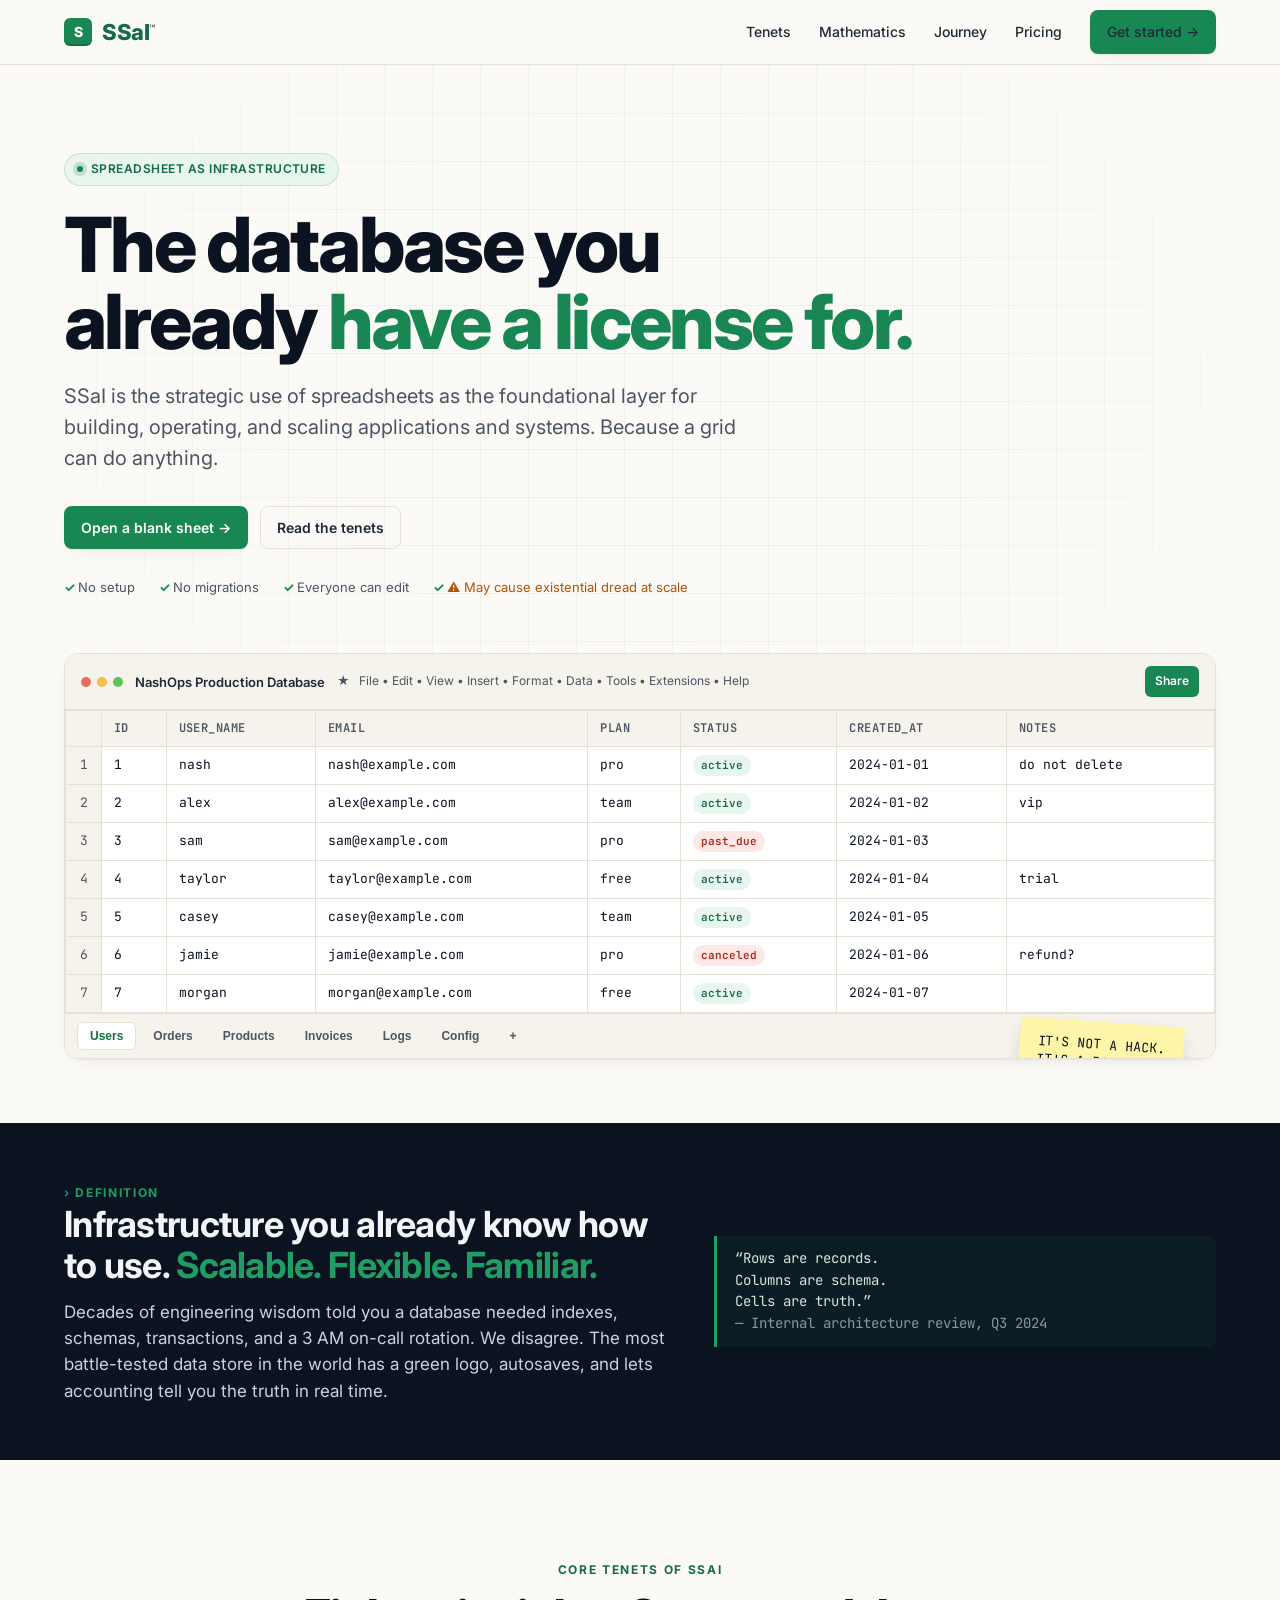
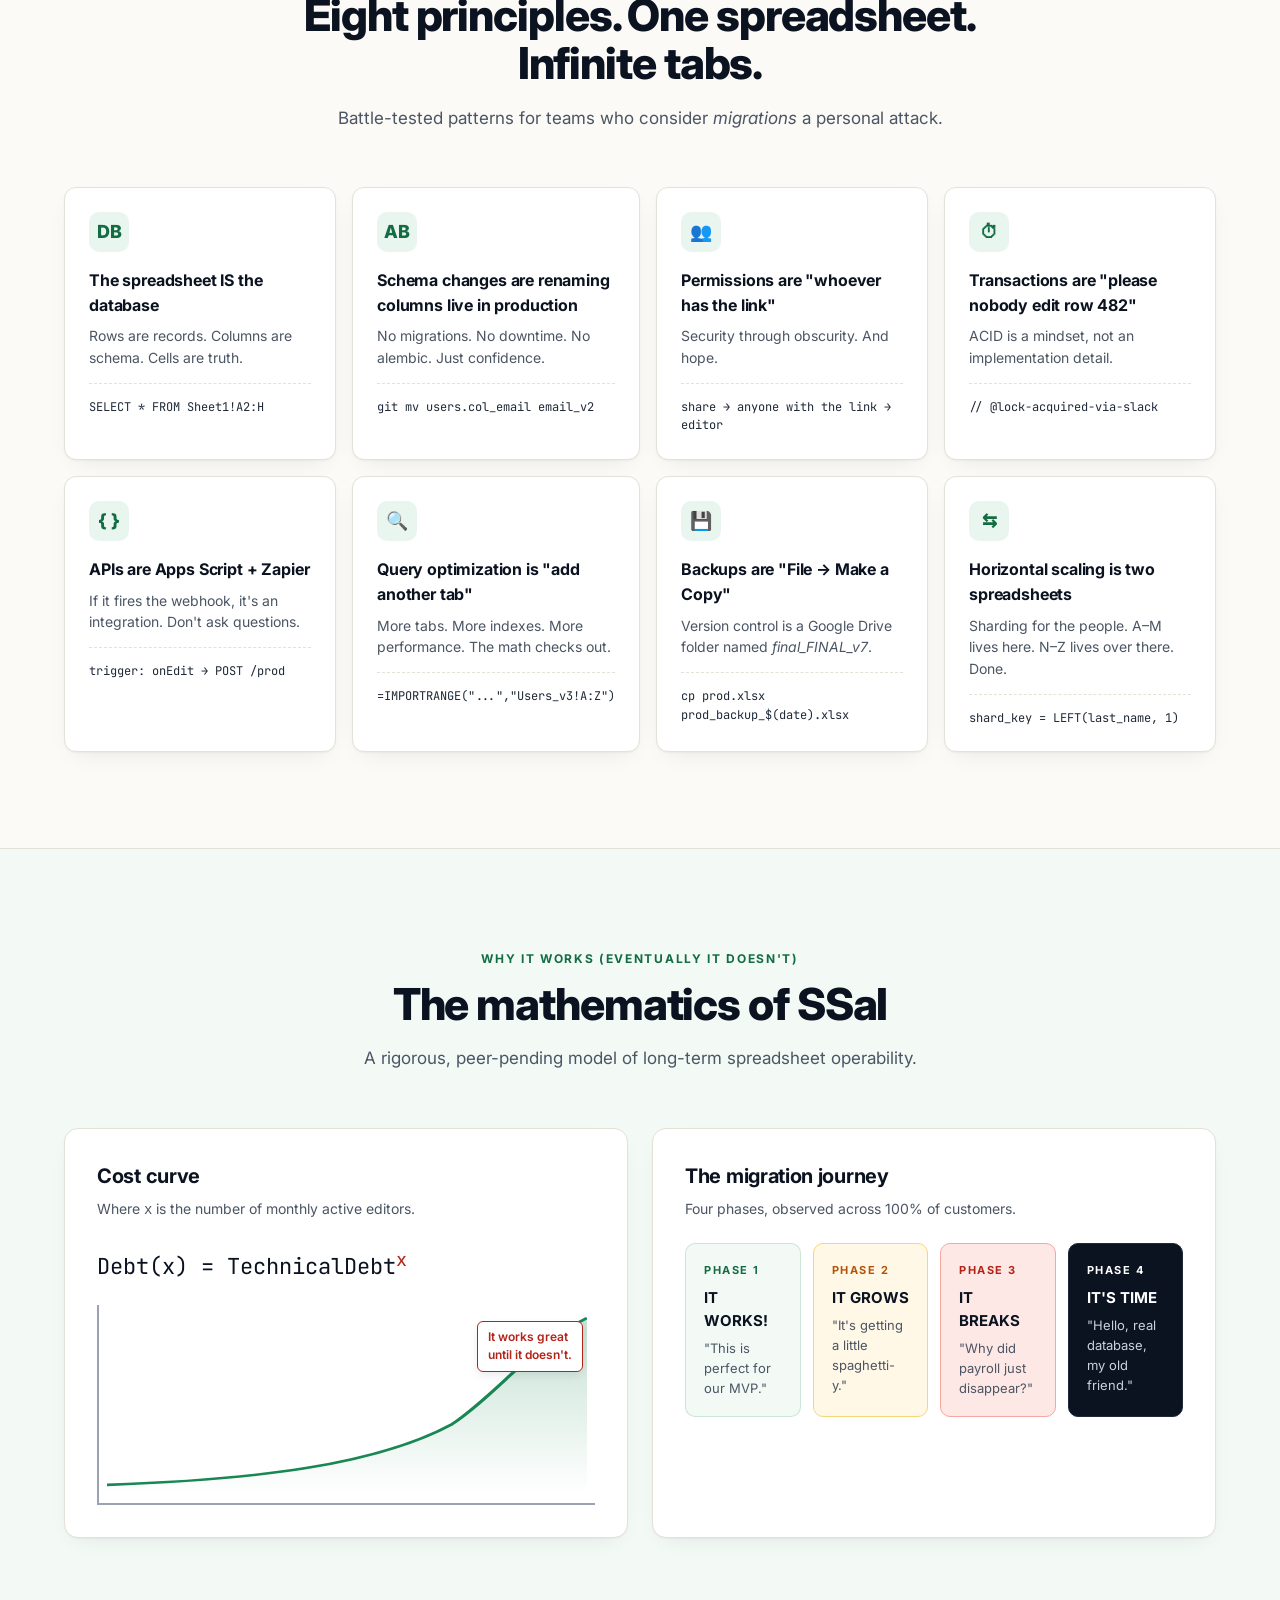
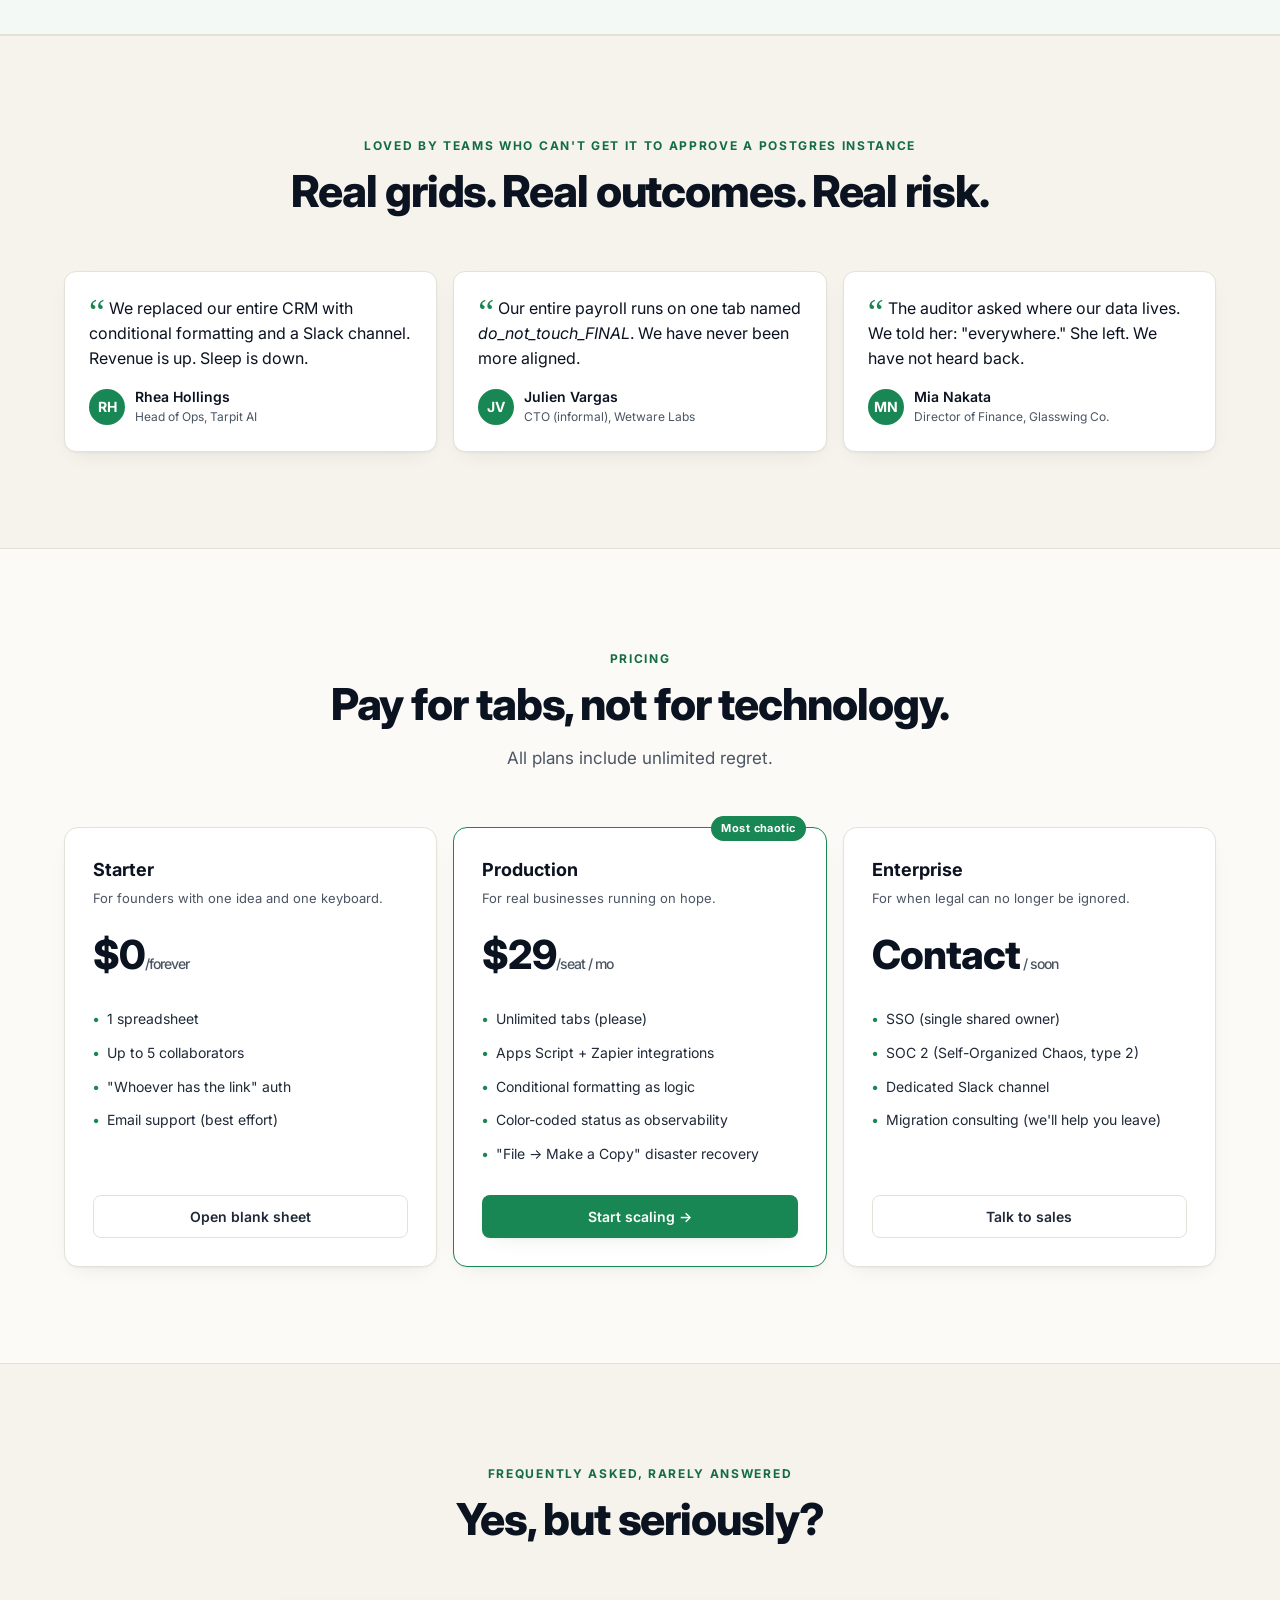
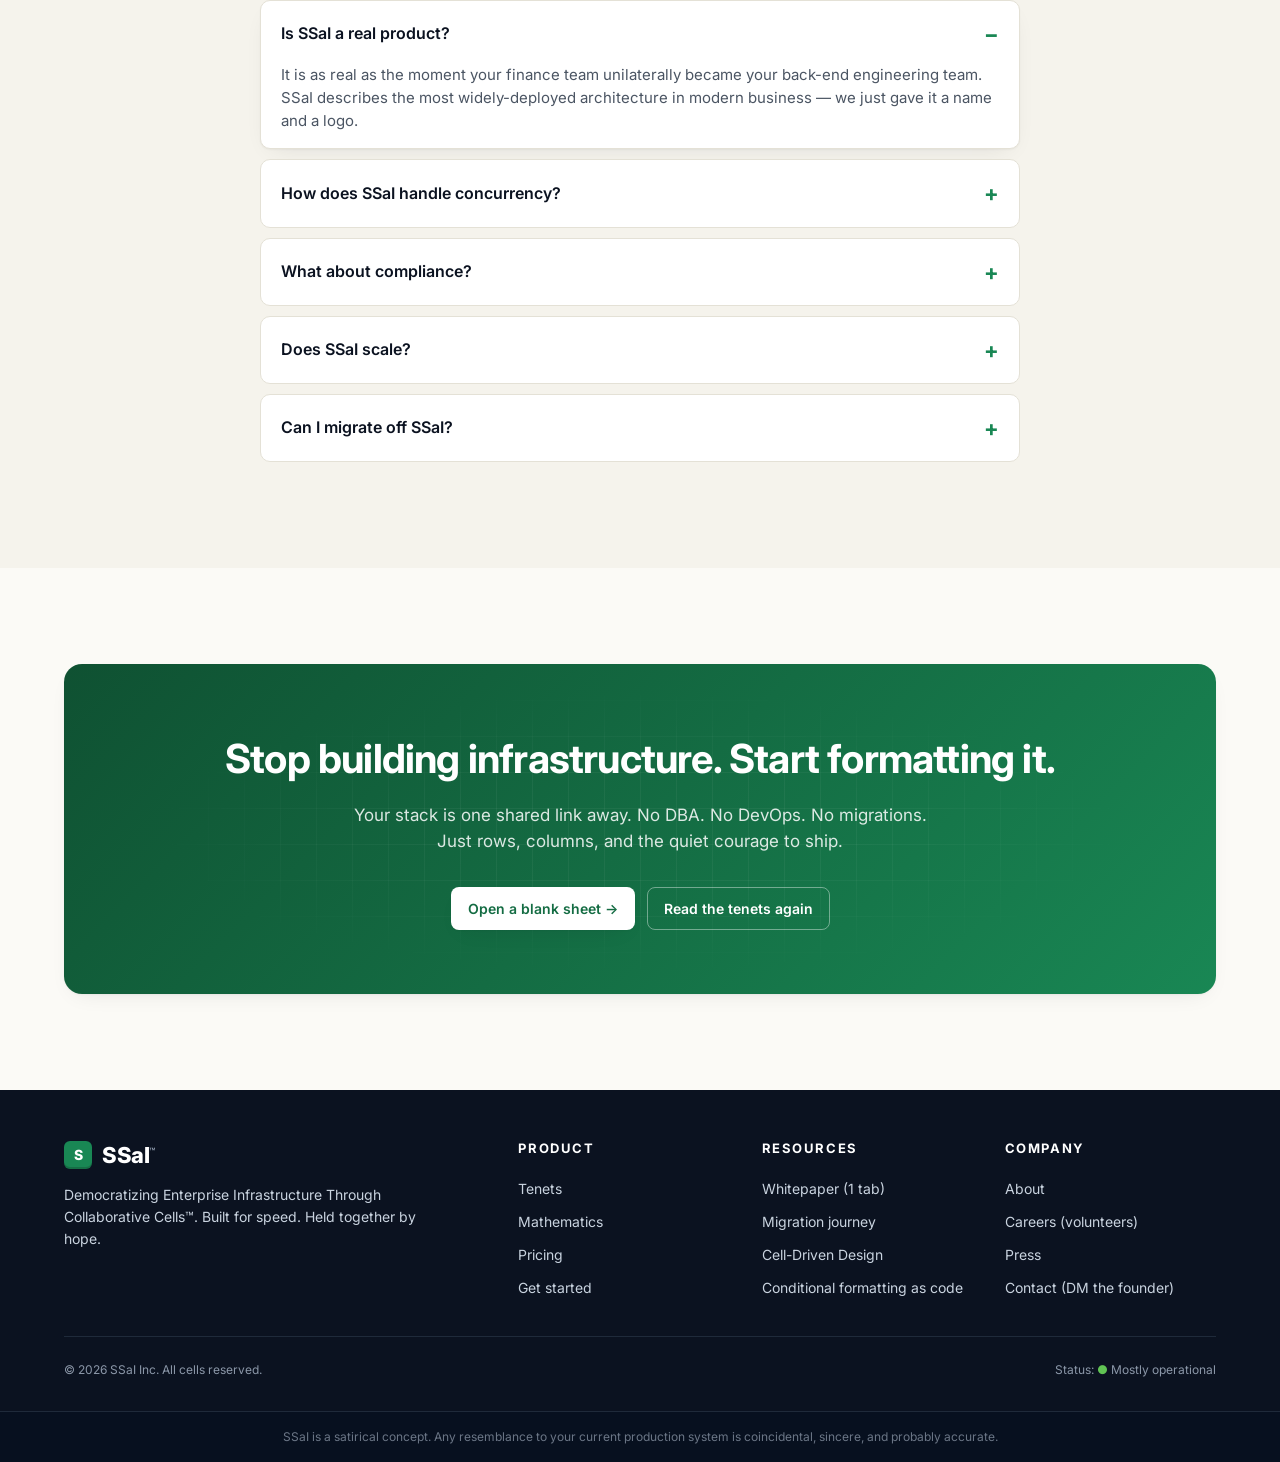
==== index.html @ 1593c01a "Initial commit: SSaI landing page Single-page satirical landing site for "Spreadsheet as Infrastruct" ====
<!doctype html>
<html lang="en">
<head>
<meta charset="utf-8" />
<meta name="viewport" content="width=device-width, initial-scale=1" />
<title>SSaI™ — Spreadsheet as Infrastructure</title>
<meta name="description" content="SSaI is the strategic use of spreadsheets as the foundational layer for building, operating, and scaling applications and systems. Because a grid can do anything." />
<link rel="preconnect" href="https://fonts.googleapis.com" />
<link rel="preconnect" href="https://fonts.gstatic.com" crossorigin />
<link href="https://fonts.googleapis.com/css2?family=Inter:wght@400;500;600;700;800&family=JetBrains+Mono:wght@400;600&display=swap" rel="stylesheet" />
<style>
  :root {
    --green-900: #0f5132;
    --green-800: #146c43;
    --green-700: #198754;
    --green-600: #1e9e64;
    --green-100: #e9f5ef;
    --green-50:  #f3faf6;
    --ink-900: #0b1220;
    --ink-700: #1f2937;
    --ink-500: #4b5563;
    --ink-300: #9aa3b2;
    --ink-100: #e5e7eb;
    --paper:   #fbfaf6;
    --paper-2: #f5f3ec;
    --rule:    #e4e1d6;
    --warn:    #b45309;
    --red:     #b42318;
    --shadow:  0 1px 2px rgba(11,18,32,.04), 0 8px 24px -12px rgba(11,18,32,.12);
  }
  * { box-sizing: border-box; }
  html, body { margin: 0; padding: 0; }
  body {
    font-family: 'Inter', -apple-system, BlinkMacSystemFont, 'Segoe UI', sans-serif;
    color: var(--ink-900);
    background: var(--paper);
    line-height: 1.55;
    -webkit-font-smoothing: antialiased;
  }
  .container { max-width: 1200px; margin: 0 auto; padding: 0 24px; }
  a { color: var(--green-800); text-decoration: none; }
  a:hover { text-decoration: underline; }

  /* ---------- nav ---------- */
  .nav {
    position: sticky; top: 0; z-index: 50;
    background: rgba(251,250,246,.85);
    backdrop-filter: saturate(140%) blur(10px);
    border-bottom: 1px solid var(--rule);
  }
  .nav-inner {
    display: flex; align-items: center; justify-content: space-between;
    height: 64px;
  }
  .brand { display: flex; align-items: center; gap: 10px; font-weight: 800; letter-spacing: -0.02em; font-size: 22px; color: var(--green-800); }
  .brand sup { font-size: 10px; color: var(--ink-500); font-weight: 600; }
  .brand-mark {
    width: 28px; height: 28px; border-radius: 6px;
    background: var(--green-700);
    display: inline-grid; place-items: center;
    color: white; font-weight: 800; font-size: 14px;
    box-shadow: inset 0 -2px 0 rgba(0,0,0,.18);
  }
  .nav-links { display: flex; gap: 28px; align-items: center; }
  .nav-links a { color: var(--ink-700); font-weight: 500; font-size: 14px; }
  .nav-links a:hover { color: var(--green-800); text-decoration: none; }
  .btn {
    display: inline-flex; align-items: center; gap: 8px;
    padding: 10px 16px; border-radius: 8px;
    font-weight: 600; font-size: 14px;
    border: 1px solid transparent; cursor: pointer;
    transition: transform .08s ease, box-shadow .15s ease, background .15s ease;
  }
  .btn:hover { text-decoration: none; }
  .btn-primary { background: var(--green-700); color: white; box-shadow: var(--shadow); }
  .btn-primary:hover { background: var(--green-800); transform: translateY(-1px); }
  .btn-ghost { background: transparent; color: var(--ink-700); border-color: var(--rule); }
  .btn-ghost:hover { border-color: var(--ink-300); color: var(--ink-900); }
  @media (max-width: 760px) { .nav-links a:not(.btn) { display: none; } }

  /* ---------- hero ---------- */
  .hero { position: relative; padding: 88px 0 64px; overflow: hidden; }
  .hero-grid::before {
    content: ""; position: absolute; inset: 0;
    background-image:
      linear-gradient(to right, rgba(25,135,84,.06) 1px, transparent 1px),
      linear-gradient(to bottom, rgba(25,135,84,.06) 1px, transparent 1px);
    background-size: 48px 48px;
    mask-image: radial-gradient(ellipse 70% 60% at 50% 30%, black 40%, transparent 80%);
    pointer-events: none;
  }
  .eyebrow {
    display: inline-flex; align-items: center; gap: 8px;
    padding: 6px 12px; border-radius: 999px;
    background: var(--green-100); color: var(--green-800);
    font-size: 12px; font-weight: 600; letter-spacing: .04em; text-transform: uppercase;
    border: 1px solid rgba(25,135,84,.18);
  }
  .eyebrow .dot { width: 6px; height: 6px; border-radius: 999px; background: var(--green-700); box-shadow: 0 0 0 4px rgba(25,135,84,.18); }
  h1.headline {
    font-size: clamp(40px, 7vw, 76px);
    line-height: 1.02; letter-spacing: -0.035em;
    margin: 20px 0 16px; font-weight: 800;
  }
  h1.headline .accent { color: var(--green-700); }
  .sub {
    font-size: clamp(17px, 1.6vw, 20px);
    color: var(--ink-500); max-width: 680px;
  }
  .hero-cta { display: flex; gap: 12px; margin-top: 32px; flex-wrap: wrap; }
  .hero-meta {
    margin-top: 28px; display: flex; gap: 24px; flex-wrap: wrap;
    color: var(--ink-500); font-size: 13px;
  }
  .hero-meta span::before { content: "✓ "; color: var(--green-700); font-weight: 700; }

  /* ---------- mock spreadsheet ---------- */
  .mock {
    margin-top: 56px;
    background: white; border: 1px solid var(--rule); border-radius: 14px;
    box-shadow: var(--shadow); overflow: hidden;
  }
  .mock-bar {
    display: flex; align-items: center; gap: 12px;
    padding: 12px 16px; border-bottom: 1px solid var(--rule);
    background: var(--paper-2);
    font-size: 13px; color: var(--ink-700);
  }
  .mock-bar .dots { display: flex; gap: 6px; }
  .mock-bar .dots i { width: 10px; height: 10px; border-radius: 999px; background: #e6e3d8; display: inline-block; }
  .mock-bar .dots i:nth-child(1) { background: #ed6a5e; }
  .mock-bar .dots i:nth-child(2) { background: #f5be4f; }
  .mock-bar .dots i:nth-child(3) { background: #61c454; }
  .mock-bar .file { font-weight: 600; }
  .mock-bar .crumb { color: var(--ink-500); font-size: 12px; }
  .mock-bar .share { margin-left: auto; background: var(--green-700); color: white; padding: 6px 10px; border-radius: 6px; font-size: 12px; font-weight: 600; }
  table.sheet { width: 100%; border-collapse: collapse; font-family: 'JetBrains Mono', ui-monospace, monospace; font-size: 13px; }
  table.sheet th, table.sheet td {
    border: 1px solid var(--rule); padding: 8px 12px; text-align: left; background: white;
  }
  table.sheet th {
    background: var(--paper-2); color: var(--ink-500); font-weight: 600; font-size: 12px;
    letter-spacing: .04em; text-transform: uppercase;
  }
  table.sheet th.row-h, table.sheet td.row-h {
    width: 36px; text-align: center; color: var(--ink-500); background: var(--paper-2);
  }
  td .badge { display: inline-block; padding: 2px 8px; border-radius: 999px; font-size: 11px; font-weight: 600; }
  td .badge.ok { background: var(--green-100); color: var(--green-800); }
  td .badge.warn { background: #fff4e0; color: var(--warn); }
  td .badge.bad { background: #fde8e6; color: var(--red); }
  .mock-tabs { display: flex; gap: 4px; padding: 8px 12px; border-top: 1px solid var(--rule); background: var(--paper-2); }
  .mock-tabs button {
    border: 1px solid transparent; background: transparent;
    padding: 6px 12px; border-radius: 6px; font-size: 12px; font-weight: 600; color: var(--ink-500); cursor: pointer;
  }
  .mock-tabs button.active { background: white; color: var(--green-800); border-color: var(--rule); }
  .sticky-note {
    position: absolute; right: 32px; bottom: -28px;
    transform: rotate(4deg);
    background: #fff5a8; padding: 14px 18px;
    font-family: 'JetBrains Mono', monospace; font-size: 13px; line-height: 1.4;
    box-shadow: 0 8px 20px -4px rgba(0,0,0,.18);
    max-width: 220px;
  }
  .sticky-note u { text-decoration: underline wavy var(--green-700); }
  @media (max-width: 760px) { .sticky-note { display: none; } }

  /* ---------- section primitives ---------- */
  section { padding: 96px 0; position: relative; }
  .section-head { max-width: 720px; margin: 0 auto 56px; text-align: center; }
  .kicker {
    font-size: 12px; font-weight: 700; letter-spacing: .14em; text-transform: uppercase;
    color: var(--green-800);
  }
  .section-head h2 {
    font-size: clamp(30px, 4vw, 44px); letter-spacing: -0.025em;
    margin: 10px 0 12px; line-height: 1.1; font-weight: 800;
  }
  .section-head p { color: var(--ink-500); font-size: 17px; }

  /* ---------- definition strip ---------- */
  .def {
    background: var(--ink-900); color: #f3f4f6; padding: 56px 0;
  }
  .def-grid { display: grid; grid-template-columns: 1.2fr 1fr; gap: 48px; align-items: center; }
  @media (max-width: 860px) { .def-grid { grid-template-columns: 1fr; } }
  .def h2 { font-size: clamp(28px, 3vw, 36px); letter-spacing: -0.02em; margin: 0 0 12px; line-height: 1.15; }
  .def h2 em { color: var(--green-600); font-style: normal; }
  .def p { color: #c9d3df; font-size: 17px; margin: 0; }
  .def .quote {
    border-left: 3px solid var(--green-600); padding: 12px 18px;
    font-family: 'JetBrains Mono', monospace; font-size: 14px; color: #cfe9da; background: rgba(25,135,84,.08); border-radius: 0 8px 8px 0;
  }

  /* ---------- tenets ---------- */
  .tenets {
    display: grid; grid-template-columns: repeat(4, 1fr); gap: 16px;
  }
  @media (max-width: 1100px) { .tenets { grid-template-columns: repeat(2, 1fr); } }
  @media (max-width: 620px) { .tenets { grid-template-columns: 1fr; } }
  .tenet {
    background: white; border: 1px solid var(--rule); border-radius: 12px;
    padding: 24px; box-shadow: var(--shadow);
    transition: transform .15s ease, box-shadow .15s ease, border-color .15s ease;
    display: flex; flex-direction: column;
  }
  .tenet:hover { transform: translateY(-2px); border-color: rgba(25,135,84,.35); }
  .tenet .icon {
    width: 40px; height: 40px; border-radius: 10px;
    background: var(--green-100); color: var(--green-800);
    display: grid; place-items: center; margin-bottom: 16px;
    font-size: 18px; font-weight: 800;
  }
  .tenet h3 { font-size: 16px; margin: 0 0 8px; letter-spacing: -0.01em; }
  .tenet p { margin: 0; color: var(--ink-500); font-size: 14px; }
  .tenet .punch {
    margin-top: 14px; padding-top: 14px; border-top: 1px dashed var(--rule);
    font-family: 'JetBrains Mono', monospace; font-size: 12px; color: var(--ink-700);
  }

  /* ---------- math + journey ---------- */
  .split { display: grid; grid-template-columns: 1fr 1fr; gap: 24px; }
  @media (max-width: 900px) { .split { grid-template-columns: 1fr; } }
  .panel {
    background: white; border: 1px solid var(--rule); border-radius: 14px;
    padding: 32px; box-shadow: var(--shadow);
  }
  .panel h3 { margin: 0 0 6px; font-size: 20px; letter-spacing: -0.015em; }
  .panel .lede { color: var(--ink-500); font-size: 14px; margin: 0 0 24px; }

  .equation {
    font-family: 'JetBrains Mono', monospace; font-size: 22px; margin: 12px 0 20px;
    color: var(--ink-900);
  }
  .equation sup { color: var(--red); }
  .chart {
    position: relative; height: 200px; border-left: 2px solid var(--ink-300); border-bottom: 2px solid var(--ink-300);
    padding: 8px; overflow: hidden;
  }
  .chart svg { width: 100%; height: 100%; }
  .chart .axis-x { position: absolute; right: 10px; bottom: -22px; font-size: 11px; color: var(--ink-500); letter-spacing: .12em; }
  .chart .axis-y { position: absolute; top: -22px; left: -8px; font-size: 11px; color: var(--ink-500); letter-spacing: .12em; }
  .annotation {
    position: absolute; right: 12px; top: 16px;
    background: white; border: 1px solid var(--red); color: var(--red);
    padding: 6px 10px; border-radius: 6px; font-size: 12px; font-weight: 600;
    box-shadow: 0 4px 10px rgba(0,0,0,.08);
  }

  .journey { display: grid; grid-template-columns: repeat(4, 1fr); gap: 12px; margin-top: 8px; }
  .stage { padding: 18px; border-radius: 10px; background: var(--green-50); border: 1px solid rgba(25,135,84,.18); }
  .stage .num { font-size: 11px; letter-spacing: .14em; text-transform: uppercase; color: var(--green-800); font-weight: 700; }
  .stage h4 { margin: 6px 0 6px; font-size: 15px; }
  .stage p { margin: 0; font-size: 13px; color: var(--ink-500); }
  .stage.s2 { background: #fff8e6; border-color: #f5d77a; }
  .stage.s2 .num { color: var(--warn); }
  .stage.s3 { background: #fde8e6; border-color: #f4a8a0; }
  .stage.s3 .num { color: var(--red); }
  .stage.s4 { background: var(--ink-900); border-color: var(--ink-700); }
  .stage.s4 .num, .stage.s4 h4 { color: white; }
  .stage.s4 p { color: #c9d3df; }
  @media (max-width: 720px) { .journey { grid-template-columns: 1fr 1fr; } }

  /* ---------- testimonials ---------- */
  .testimonials { background: var(--paper-2); border-top: 1px solid var(--rule); border-bottom: 1px solid var(--rule); }
  .tgrid { display: grid; grid-template-columns: repeat(3, 1fr); gap: 16px; }
  @media (max-width: 860px) { .tgrid { grid-template-columns: 1fr; } }
  .quote-card {
    background: white; border: 1px solid var(--rule); border-radius: 12px; padding: 24px; box-shadow: var(--shadow);
  }
  .quote-card blockquote { margin: 0 0 16px; font-size: 16px; line-height: 1.55; color: var(--ink-900); }
  .quote-card blockquote::before { content: "“"; font-family: serif; font-size: 36px; line-height: 0; color: var(--green-700); margin-right: 4px; vertical-align: -10px; }
  .who { display: flex; align-items: center; gap: 10px; }
  .avatar { width: 36px; height: 36px; border-radius: 999px; background: var(--green-700); color: white; display: grid; place-items: center; font-weight: 700; font-size: 14px; }
  .who .name { font-weight: 600; font-size: 14px; }
  .who .role { color: var(--ink-500); font-size: 12px; }

  /* ---------- pricing ---------- */
  .pricing-grid { display: grid; grid-template-columns: repeat(3, 1fr); gap: 16px; }
  @media (max-width: 900px) { .pricing-grid { grid-template-columns: 1fr; } }
  .price {
    background: white; border: 1px solid var(--rule); border-radius: 14px;
    padding: 28px; box-shadow: var(--shadow); display: flex; flex-direction: column;
  }
  .price.featured { border-color: var(--green-700); position: relative; }
  .price.featured::before {
    content: "Most chaotic"; position: absolute; top: -12px; right: 20px;
    background: var(--green-700); color: white; font-size: 11px; font-weight: 700;
    padding: 4px 10px; border-radius: 999px; letter-spacing: .04em;
  }
  .price h3 { margin: 0 0 4px; font-size: 18px; }
  .price .tag { color: var(--ink-500); font-size: 13px; margin-bottom: 16px; }
  .price .amount { font-size: 40px; font-weight: 800; letter-spacing: -0.025em; }
  .price .amount span { font-size: 14px; color: var(--ink-500); font-weight: 500; }
  .price ul { list-style: none; padding: 0; margin: 16px 0 24px; }
  .price li { padding: 6px 0; color: var(--ink-700); font-size: 14px; display: flex; gap: 8px; }
  .price li::before { content: "•"; color: var(--green-700); font-weight: 800; }
  .price .btn { width: 100%; justify-content: center; margin-top: auto; }

  /* ---------- faq ---------- */
  .faq-list { max-width: 760px; margin: 0 auto; }
  details {
    background: white; border: 1px solid var(--rule); border-radius: 10px;
    padding: 16px 20px; margin-bottom: 10px;
  }
  details[open] { box-shadow: var(--shadow); }
  summary { cursor: pointer; font-weight: 600; font-size: 16px; list-style: none; display: flex; justify-content: space-between; align-items: center; }
  summary::-webkit-details-marker { display: none; }
  summary::after { content: "+"; color: var(--green-700); font-size: 22px; font-weight: 700; }
  details[open] summary::after { content: "−"; }
  details p { color: var(--ink-500); margin: 12px 0 0; font-size: 15px; }

  /* ---------- big cta ---------- */
  .cta {
    background: linear-gradient(135deg, var(--green-900), var(--green-700));
    color: white; border-radius: 18px; padding: 64px; text-align: center;
    box-shadow: var(--shadow);
    position: relative; overflow: hidden;
  }
  .cta::after {
    content: ""; position: absolute; inset: 0;
    background-image:
      linear-gradient(to right, rgba(255,255,255,.06) 1px, transparent 1px),
      linear-gradient(to bottom, rgba(255,255,255,.06) 1px, transparent 1px);
    background-size: 36px 36px;
    pointer-events: none; opacity: .8;
    mask-image: radial-gradient(ellipse 60% 60% at 50% 50%, black 30%, transparent 75%);
  }
  .cta h2 { font-size: clamp(28px, 3.5vw, 40px); margin: 0 0 12px; letter-spacing: -0.02em; }
  .cta p { color: rgba(255,255,255,.85); margin: 0 0 28px; font-size: 17px; max-width: 600px; margin-inline: auto; }
  .cta .btn-primary { background: white; color: var(--green-800); }
  .cta .btn-primary:hover { background: #eef9f1; }
  .cta .btn-ghost { color: white; border-color: rgba(255,255,255,.4); }
  .cta .btn-ghost:hover { border-color: white; color: white; }

  /* ---------- footer ---------- */
  footer {
    background: var(--ink-900); color: #c9d3df;
    padding: 48px 0 32px;
  }
  .foot-grid { display: grid; grid-template-columns: 2fr 1fr 1fr 1fr; gap: 32px; padding-bottom: 32px; border-bottom: 1px solid #1f2a3a; }
  @media (max-width: 800px) { .foot-grid { grid-template-columns: 1fr 1fr; } }
  footer h5 { color: white; font-size: 13px; letter-spacing: .12em; text-transform: uppercase; margin: 0 0 14px; }
  footer ul { list-style: none; padding: 0; margin: 0; }
  footer li { padding: 4px 0; }
  footer a { color: #c9d3df; font-size: 14px; }
  footer a:hover { color: white; }
  .foot-meta { display: flex; justify-content: space-between; align-items: center; margin-top: 24px; font-size: 12px; color: #8b97a8; flex-wrap: wrap; gap: 12px; }
  .disclaim { padding: 16px 0; text-align: center; font-size: 12px; background: #07101f; color: #6b7686; border-top: 1px solid #1f2a3a; }
</style>
</head>
<body>

<!-- ============ NAV ============ -->
<header class="nav">
  <div class="container nav-inner">
    <a href="#" class="brand">
      <span class="brand-mark">S</span>
      <span>SSaI<sup>™</sup></span>
    </a>
    <nav class="nav-links">
      <a href="#tenets">Tenets</a>
      <a href="#math">Mathematics</a>
      <a href="#journey">Journey</a>
      <a href="#pricing">Pricing</a>
      <a href="#cta" class="btn btn-primary">Get started →</a>
    </nav>
  </div>
</header>

<!-- ============ HERO ============ -->
<section class="hero hero-grid">
  <div class="container" style="position:relative;">
    <span class="eyebrow"><span class="dot"></span> Spreadsheet as Infrastructure</span>
    <h1 class="headline">
      The database you<br/>
      already <span class="accent">have a license for.</span>
    </h1>
    <p class="sub">
      SSaI is the strategic use of spreadsheets as the foundational layer for building, operating, and scaling applications and systems. Because a grid can do anything.
    </p>
    <div class="hero-cta">
      <a href="#cta" class="btn btn-primary">Open a blank sheet →</a>
      <a href="#tenets" class="btn btn-ghost">Read the tenets</a>
    </div>
    <div class="hero-meta">
      <span>No setup</span>
      <span>No migrations</span>
      <span>Everyone can edit</span>
      <span style="color: var(--warn);">⚠ May cause existential dread at scale</span>
    </div>

    <!-- mock spreadsheet -->
    <div class="mock" style="position:relative;">
      <div class="mock-bar">
        <span class="dots"><i></i><i></i><i></i></span>
        <span class="file">NashOps Production Database</span>
        <span class="crumb">★ &nbsp; File • Edit • View • Insert • Format • Data • Tools • Extensions • Help</span>
        <span class="share">Share</span>
      </div>
      <table class="sheet" role="presentation">
        <thead>
          <tr>
            <th class="row-h"></th>
            <th>id</th><th>user_name</th><th>email</th><th>plan</th><th>status</th><th>created_at</th><th>notes</th>
          </tr>
        </thead>
        <tbody>
          <tr><td class="row-h">1</td><td>1</td><td>nash</td><td>nash@example.com</td><td>pro</td><td><span class="badge ok">active</span></td><td>2024-01-01</td><td>do not delete</td></tr>
          <tr><td class="row-h">2</td><td>2</td><td>alex</td><td>alex@example.com</td><td>team</td><td><span class="badge ok">active</span></td><td>2024-01-02</td><td>vip</td></tr>
          <tr><td class="row-h">3</td><td>3</td><td>sam</td><td>sam@example.com</td><td>pro</td><td><span class="badge bad">past_due</span></td><td>2024-01-03</td><td></td></tr>
          <tr><td class="row-h">4</td><td>4</td><td>taylor</td><td>taylor@example.com</td><td>free</td><td><span class="badge ok">active</span></td><td>2024-01-04</td><td>trial</td></tr>
          <tr><td class="row-h">5</td><td>5</td><td>casey</td><td>casey@example.com</td><td>team</td><td><span class="badge ok">active</span></td><td>2024-01-05</td><td></td></tr>
          <tr><td class="row-h">6</td><td>6</td><td>jamie</td><td>jamie@example.com</td><td>pro</td><td><span class="badge bad">canceled</span></td><td>2024-01-06</td><td>refund?</td></tr>
          <tr><td class="row-h">7</td><td>7</td><td>morgan</td><td>morgan@example.com</td><td>free</td><td><span class="badge ok">active</span></td><td>2024-01-07</td><td></td></tr>
        </tbody>
      </table>
      <div class="mock-tabs">
        <button class="active">Users</button>
        <button>Orders</button>
        <button>Products</button>
        <button>Invoices</button>
        <button>Logs</button>
        <button>Config</button>
        <button>+</button>
      </div>
      <div class="sticky-note">
        IT'S NOT A HACK.<br/>
        IT'S A <u>PATTERN.</u>
      </div>
    </div>
  </div>
</section>

<!-- ============ DEFINITION ============ -->
<section class="def">
  <div class="container">
    <div class="def-grid">
      <div>
        <span class="kicker" style="color: var(--green-600)">› Definition</span>
        <h2>Infrastructure you already know how to use. <em>Scalable. Flexible. Familiar.</em></h2>
        <p>Decades of engineering wisdom told you a database needed indexes, schemas, transactions, and a 3 AM on-call rotation. We disagree. The most battle-tested data store in the world has a green logo, autosaves, and lets accounting tell you the truth in real time.</p>
      </div>
      <div class="quote">
        “Rows are records.<br/>
         Columns are schema.<br/>
         Cells are truth.”<br/>
         <span style="color:#8b97a8;">— Internal architecture review, Q3 2024</span>
      </div>
    </div>
  </div>
</section>

<!-- ============ TENETS ============ -->
<section id="tenets">
  <div class="container">
    <div class="section-head">
      <span class="kicker">Core tenets of SSaI</span>
      <h2>Eight principles. One spreadsheet. Infinite tabs.</h2>
      <p>Battle-tested patterns for teams who consider <em>migrations</em> a personal attack.</p>
    </div>

    <div class="tenets">
      <article class="tenet">
        <div class="icon">DB</div>
        <h3>The spreadsheet IS the database</h3>
        <p>Rows are records. Columns are schema. Cells are truth.</p>
        <div class="punch">SELECT * FROM Sheet1!A2:H</div>
      </article>

      <article class="tenet">
        <div class="icon">AB</div>
        <h3>Schema changes are renaming columns live in production</h3>
        <p>No migrations. No downtime. No alembic. Just confidence.</p>
        <div class="punch">git mv users.col_email email_v2</div>
      </article>

      <article class="tenet">
        <div class="icon">👥</div>
        <h3>Permissions are "whoever has the link"</h3>
        <p>Security through obscurity. And hope.</p>
        <div class="punch">share → anyone with the link → editor</div>
      </article>

      <article class="tenet">
        <div class="icon">⏱</div>
        <h3>Transactions are "please nobody edit row 482"</h3>
        <p>ACID is a mindset, not an implementation detail.</p>
        <div class="punch">// @lock-acquired-via-slack</div>
      </article>

      <article class="tenet">
        <div class="icon">{ }</div>
        <h3>APIs are Apps Script + Zapier</h3>
        <p>If it fires the webhook, it's an integration. Don't ask questions.</p>
        <div class="punch">trigger: onEdit → POST /prod</div>
      </article>

      <article class="tenet">
        <div class="icon">🔍</div>
        <h3>Query optimization is "add another tab"</h3>
        <p>More tabs. More indexes. More performance. The math checks out.</p>
        <div class="punch">=IMPORTRANGE("...","Users_v3!A:Z")</div>
      </article>

      <article class="tenet">
        <div class="icon">💾</div>
        <h3>Backups are "File → Make a Copy"</h3>
        <p>Version control is a Google Drive folder named <em>final_FINAL_v7</em>.</p>
        <div class="punch">cp prod.xlsx prod_backup_$(date).xlsx</div>
      </article>

      <article class="tenet">
        <div class="icon">⇆</div>
        <h3>Horizontal scaling is two spreadsheets</h3>
        <p>Sharding for the people. A–M lives here. N–Z lives over there. Done.</p>
        <div class="punch">shard_key = LEFT(last_name, 1)</div>
      </article>
    </div>
  </div>
</section>

<!-- ============ MATH + JOURNEY ============ -->
<section id="math" style="background: var(--green-50); border-top: 1px solid var(--rule); border-bottom: 1px solid var(--rule);">
  <div class="container">
    <div class="section-head">
      <span class="kicker">Why it works (eventually it doesn't)</span>
      <h2>The mathematics of SSaI</h2>
      <p>A rigorous, peer-pending model of long-term spreadsheet operability.</p>
    </div>

    <div class="split">
      <div class="panel">
        <h3>Cost curve</h3>
        <p class="lede">Where <code>x</code> is the number of monthly active editors.</p>
        <div class="equation">Debt(x) = TechnicalDebt<sup>x</sup></div>
        <div class="chart">
          <svg viewBox="0 0 320 180" preserveAspectRatio="none">
            <defs>
              <linearGradient id="g" x1="0" x2="0" y1="0" y2="1">
                <stop offset="0%" stop-color="#198754" stop-opacity=".25"/>
                <stop offset="100%" stop-color="#198754" stop-opacity="0"/>
              </linearGradient>
            </defs>
            <path d="M0,170 C100,165 180,150 230,110 C260,80 285,30 320,5 L320,180 L0,180 Z" fill="url(#g)"/>
            <path d="M0,170 C100,165 180,150 230,110 C260,80 285,30 320,5" fill="none" stroke="#198754" stroke-width="2.5"/>
          </svg>
          <span class="axis-x">TIME →</span>
          <span class="axis-y">PAIN</span>
          <div class="annotation">It works great<br/>until it doesn't.</div>
        </div>
      </div>

      <div class="panel" id="journey">
        <h3>The migration journey</h3>
        <p class="lede">Four phases, observed across 100% of customers.</p>
        <div class="journey">
          <div class="stage">
            <div class="num">Phase 1</div>
            <h4>IT WORKS!</h4>
            <p>"This is perfect for our MVP."</p>
          </div>
          <div class="stage s2">
            <div class="num">Phase 2</div>
            <h4>IT GROWS</h4>
            <p>"It's getting a little spaghetti-y."</p>
          </div>
          <div class="stage s3">
            <div class="num">Phase 3</div>
            <h4>IT BREAKS</h4>
            <p>"Why did payroll just disappear?"</p>
          </div>
          <div class="stage s4">
            <div class="num">Phase 4</div>
            <h4>IT'S TIME</h4>
            <p>"Hello, real database, my old friend."</p>
          </div>
        </div>
      </div>
    </div>
  </div>
</section>

<!-- ============ TESTIMONIALS ============ -->
<section class="testimonials">
  <div class="container">
    <div class="section-head">
      <span class="kicker">Loved by teams who can't get IT to approve a Postgres instance</span>
      <h2>Real grids. Real outcomes. Real risk.</h2>
    </div>
    <div class="tgrid">
      <div class="quote-card">
        <blockquote>We replaced our entire CRM with conditional formatting and a Slack channel. Revenue is up. Sleep is down.</blockquote>
        <div class="who">
          <div class="avatar">RH</div>
          <div><div class="name">Rhea Hollings</div><div class="role">Head of Ops, Tarpit AI</div></div>
        </div>
      </div>
      <div class="quote-card">
        <blockquote>Our entire payroll runs on one tab named <em>do_not_touch_FINAL</em>. We have never been more aligned.</blockquote>
        <div class="who">
          <div class="avatar">JV</div>
          <div><div class="name">Julien Vargas</div><div class="role">CTO (informal), Wetware Labs</div></div>
        </div>
      </div>
      <div class="quote-card">
        <blockquote>The auditor asked where our data lives. We told her: "everywhere." She left. We have not heard back.</blockquote>
        <div class="who">
          <div class="avatar">MN</div>
          <div><div class="name">Mia Nakata</div><div class="role">Director of Finance, Glasswing Co.</div></div>
        </div>
      </div>
    </div>
  </div>
</section>

<!-- ============ PRICING ============ -->
<section id="pricing">
  <div class="container">
    <div class="section-head">
      <span class="kicker">Pricing</span>
      <h2>Pay for tabs, not for technology.</h2>
      <p>All plans include unlimited regret.</p>
    </div>

    <div class="pricing-grid">
      <div class="price">
        <h3>Starter</h3>
        <div class="tag">For founders with one idea and one keyboard.</div>
        <div class="amount">$0<span>/forever</span></div>
        <ul>
          <li>1 spreadsheet</li>
          <li>Up to 5 collaborators</li>
          <li>"Whoever has the link" auth</li>
          <li>Email support (best effort)</li>
        </ul>
        <a href="#cta" class="btn btn-ghost">Open blank sheet</a>
      </div>

      <div class="price featured">
        <h3>Production</h3>
        <div class="tag">For real businesses running on hope.</div>
        <div class="amount">$29<span>/seat / mo</span></div>
        <ul>
          <li>Unlimited tabs (please)</li>
          <li>Apps Script + Zapier integrations</li>
          <li>Conditional formatting as logic</li>
          <li>Color-coded status as observability</li>
          <li>"File → Make a Copy" disaster recovery</li>
        </ul>
        <a href="#cta" class="btn btn-primary">Start scaling →</a>
      </div>

      <div class="price">
        <h3>Enterprise</h3>
        <div class="tag">For when legal can no longer be ignored.</div>
        <div class="amount">Contact<span> / soon</span></div>
        <ul>
          <li>SSO (single shared owner)</li>
          <li>SOC 2 (Self-Organized Chaos, type 2)</li>
          <li>Dedicated Slack channel</li>
          <li>Migration consulting (we'll help you leave)</li>
        </ul>
        <a href="#cta" class="btn btn-ghost">Talk to sales</a>
      </div>
    </div>
  </div>
</section>

<!-- ============ FAQ ============ -->
<section style="background: var(--paper-2); border-top: 1px solid var(--rule);">
  <div class="container">
    <div class="section-head">
      <span class="kicker">Frequently asked, rarely answered</span>
      <h2>Yes, but seriously?</h2>
    </div>
    <div class="faq-list">
      <details open>
        <summary>Is SSaI a real product?</summary>
        <p>It is as real as the moment your finance team unilaterally became your back-end engineering team. SSaI describes the most widely-deployed architecture in modern business — we just gave it a name and a logo.</p>
      </details>
      <details>
        <summary>How does SSaI handle concurrency?</summary>
        <p>Through interpersonal trust and a clearly worded Slack message: <em>"please don't touch the sheet rn 🙏"</em>. Locks are advisory. Outcomes are spiritual.</p>
      </details>
      <details>
        <summary>What about compliance?</summary>
        <p>Spreadsheets pre-date most modern compliance frameworks. We argue this gives SSaI grandfather rights. Counsel disagrees.</p>
      </details>
      <details>
        <summary>Does SSaI scale?</summary>
        <p>Yes — until row 50,001. At which point you split the sheet. See <em>Tenet VIII: Horizontal scaling is two spreadsheets.</em></p>
      </details>
      <details>
        <summary>Can I migrate off SSaI?</summary>
        <p>Eventually, painfully, and with the help of a very expensive consultant. This is included in the journey. See phase 4.</p>
      </details>
    </div>
  </div>
</section>

<!-- ============ BIG CTA ============ -->
<section id="cta">
  <div class="container">
    <div class="cta">
      <h2>Stop building infrastructure. Start formatting it.</h2>
      <p>Your stack is one shared link away. No DBA. No DevOps. No migrations. Just rows, columns, and the quiet courage to ship.</p>
      <div class="hero-cta" style="justify-content:center;">
        <a href="#" class="btn btn-primary">Open a blank sheet →</a>
        <a href="#tenets" class="btn btn-ghost">Read the tenets again</a>
      </div>
    </div>
  </div>
</section>

<!-- ============ FOOTER ============ -->
<footer>
  <div class="container">
    <div class="foot-grid">
      <div>
        <div class="brand" style="color:white;">
          <span class="brand-mark">S</span>
          <span style="color:white;">SSaI<sup style="color:#8b97a8;">™</sup></span>
        </div>
        <p style="max-width: 360px; margin-top: 12px; font-size: 14px;">
          Democratizing Enterprise Infrastructure Through Collaborative Cells™.
          Built for speed. Held together by hope.
        </p>
      </div>
      <div>
        <h5>Product</h5>
        <ul>
          <li><a href="#tenets">Tenets</a></li>
          <li><a href="#math">Mathematics</a></li>
          <li><a href="#pricing">Pricing</a></li>
          <li><a href="#cta">Get started</a></li>
        </ul>
      </div>
      <div>
        <h5>Resources</h5>
        <ul>
          <li><a href="#">Whitepaper (1 tab)</a></li>
          <li><a href="#">Migration journey</a></li>
          <li><a href="#">Cell-Driven Design</a></li>
          <li><a href="#">Conditional formatting as code</a></li>
        </ul>
      </div>
      <div>
        <h5>Company</h5>
        <ul>
          <li><a href="#">About</a></li>
          <li><a href="#">Careers (volunteers)</a></li>
          <li><a href="#">Press</a></li>
          <li><a href="#">Contact (DM the founder)</a></li>
        </ul>
      </div>
    </div>
    <div class="foot-meta">
      <span>© 2026 SSaI Inc. All cells reserved.</span>
      <span>Status: <span style="color:#61c454;">●</span> Mostly operational</span>
    </div>
  </div>
</footer>

<div class="disclaim">
  SSaI is a satirical concept. Any resemblance to your current production system is coincidental, sincere, and probably accurate.
</div>

</body>
</html>
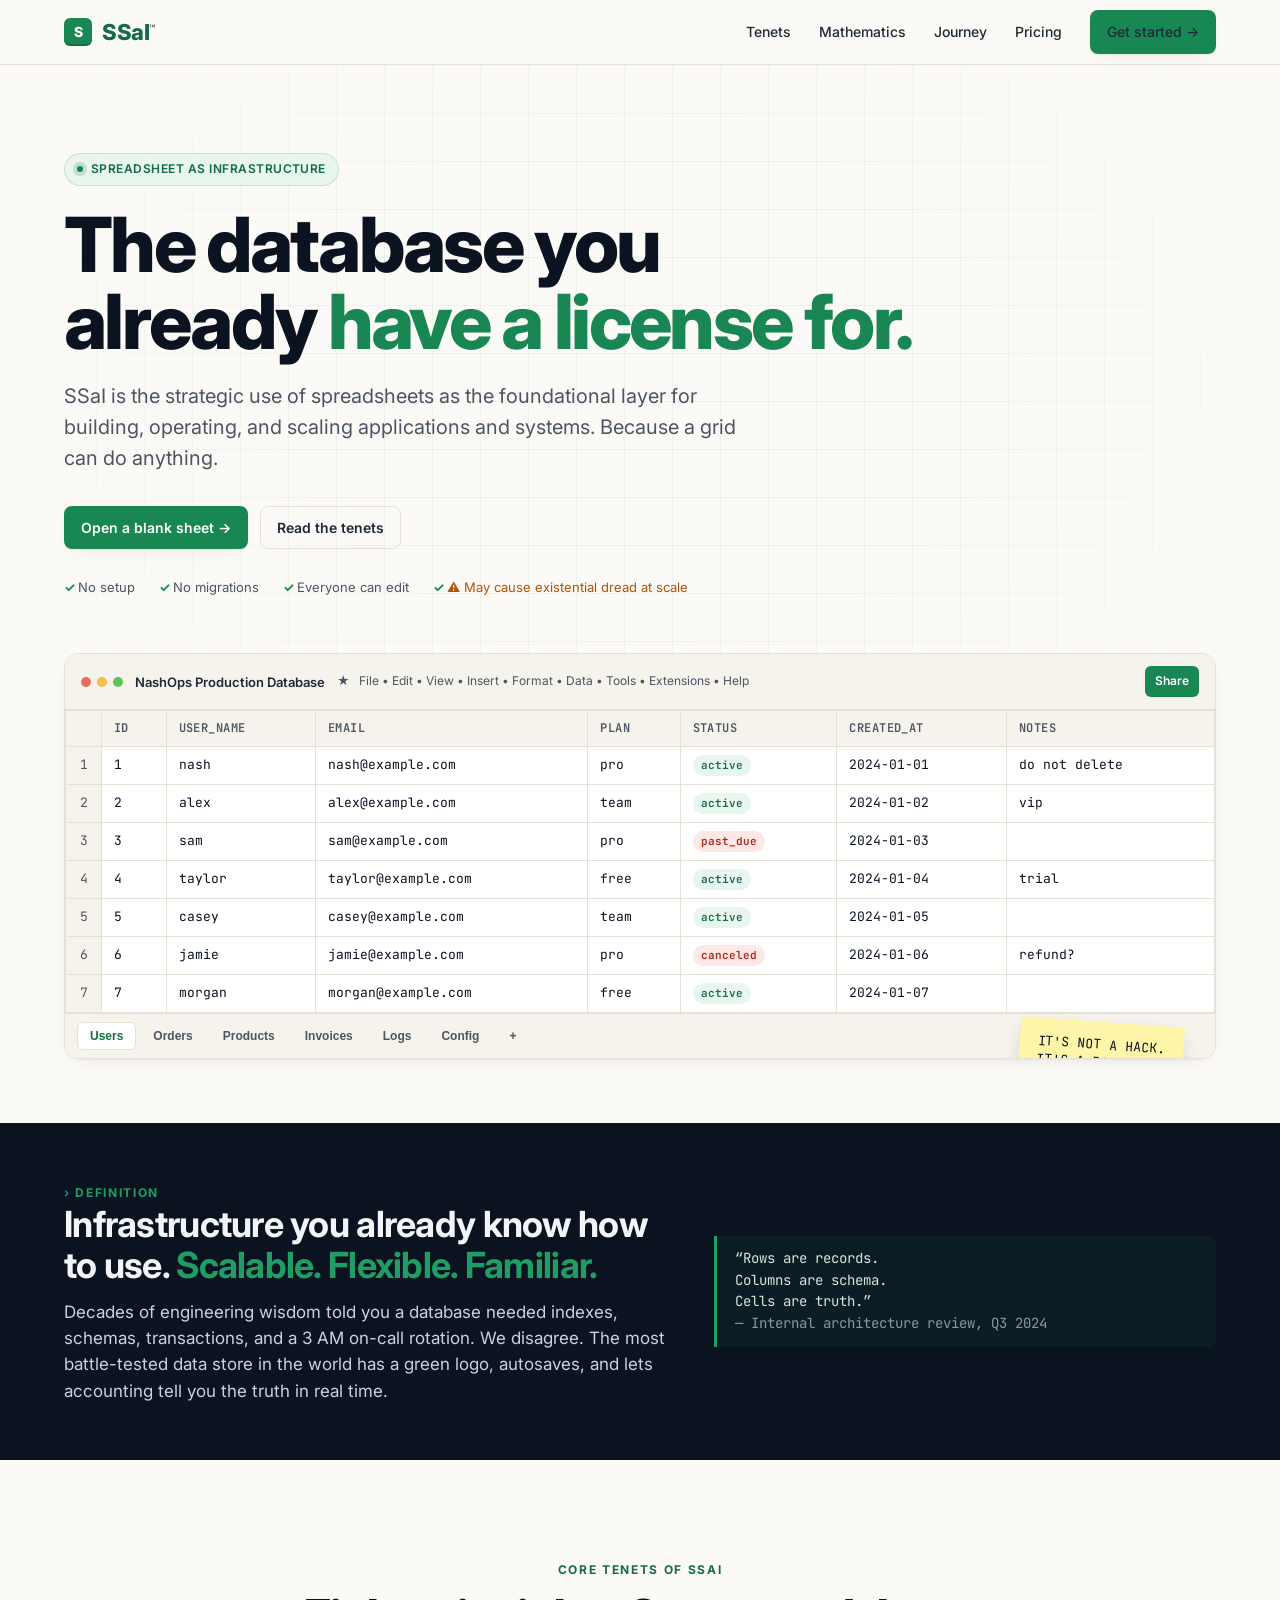
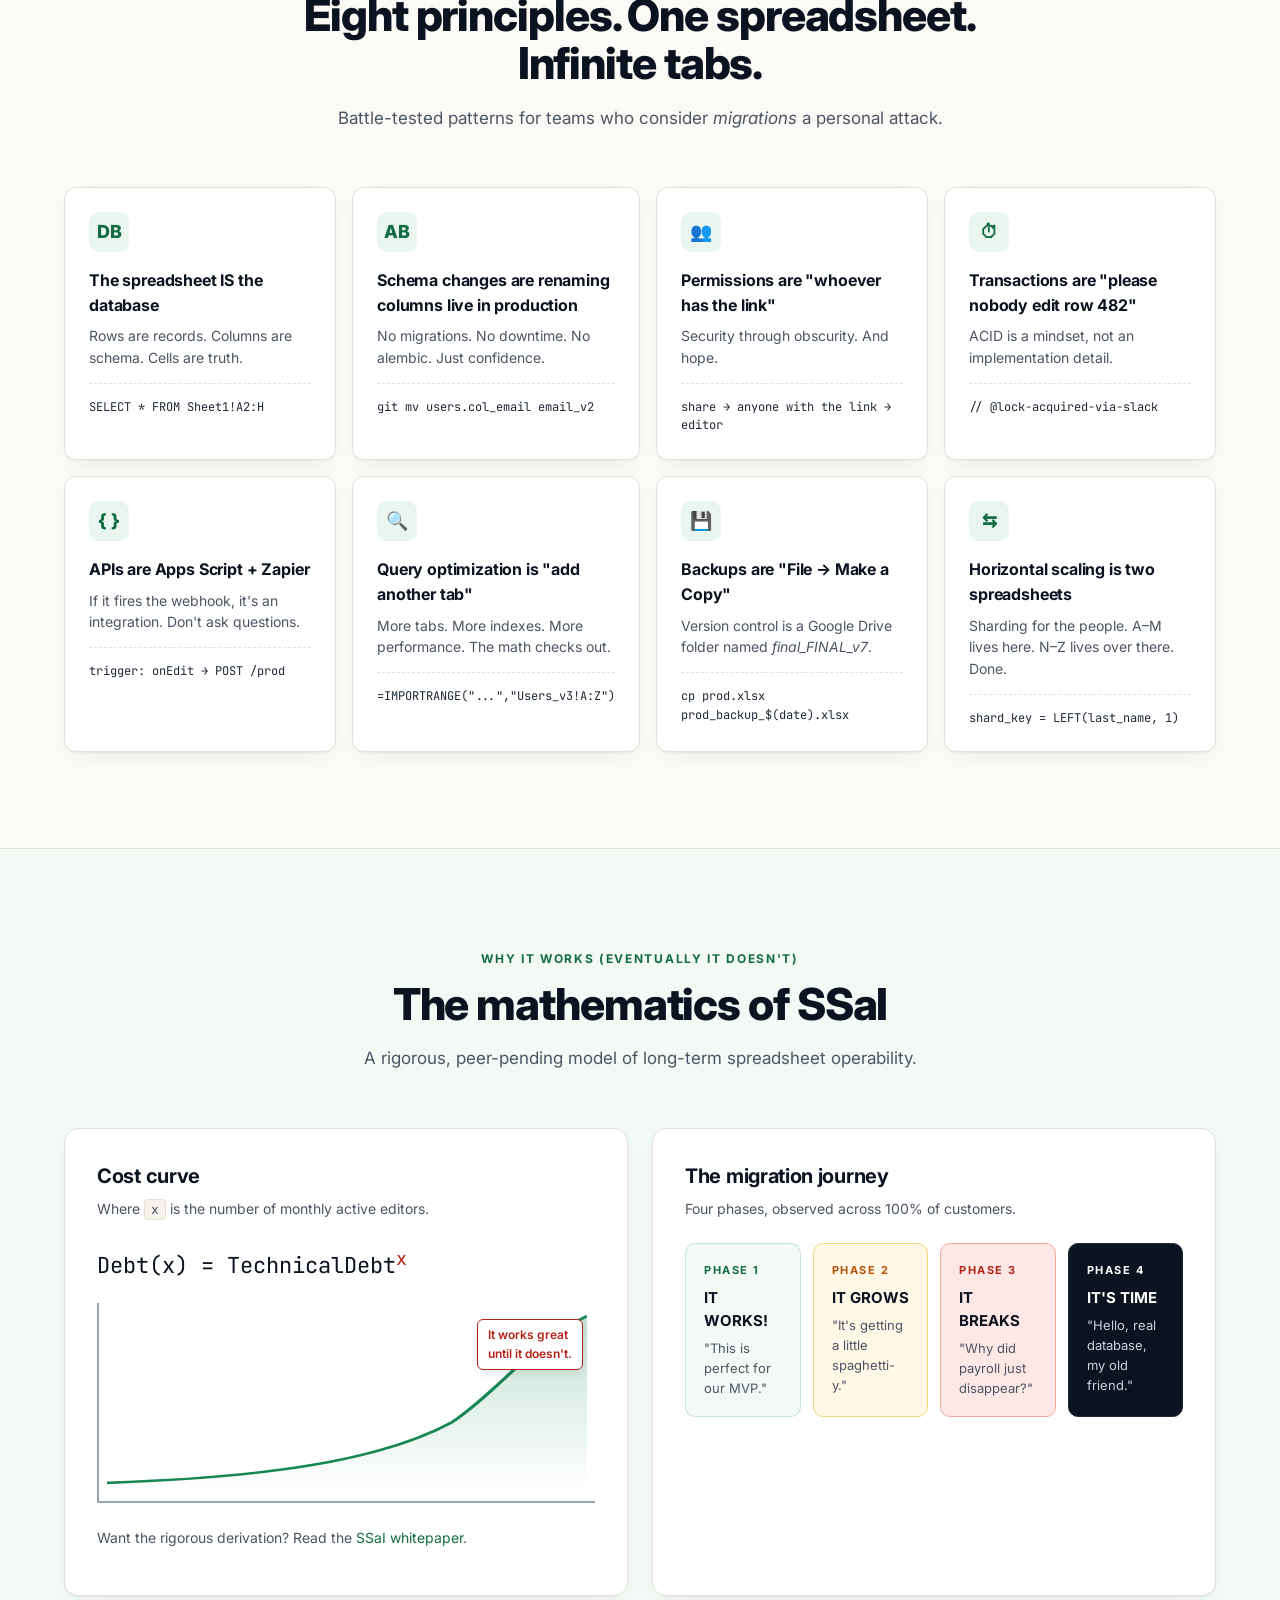
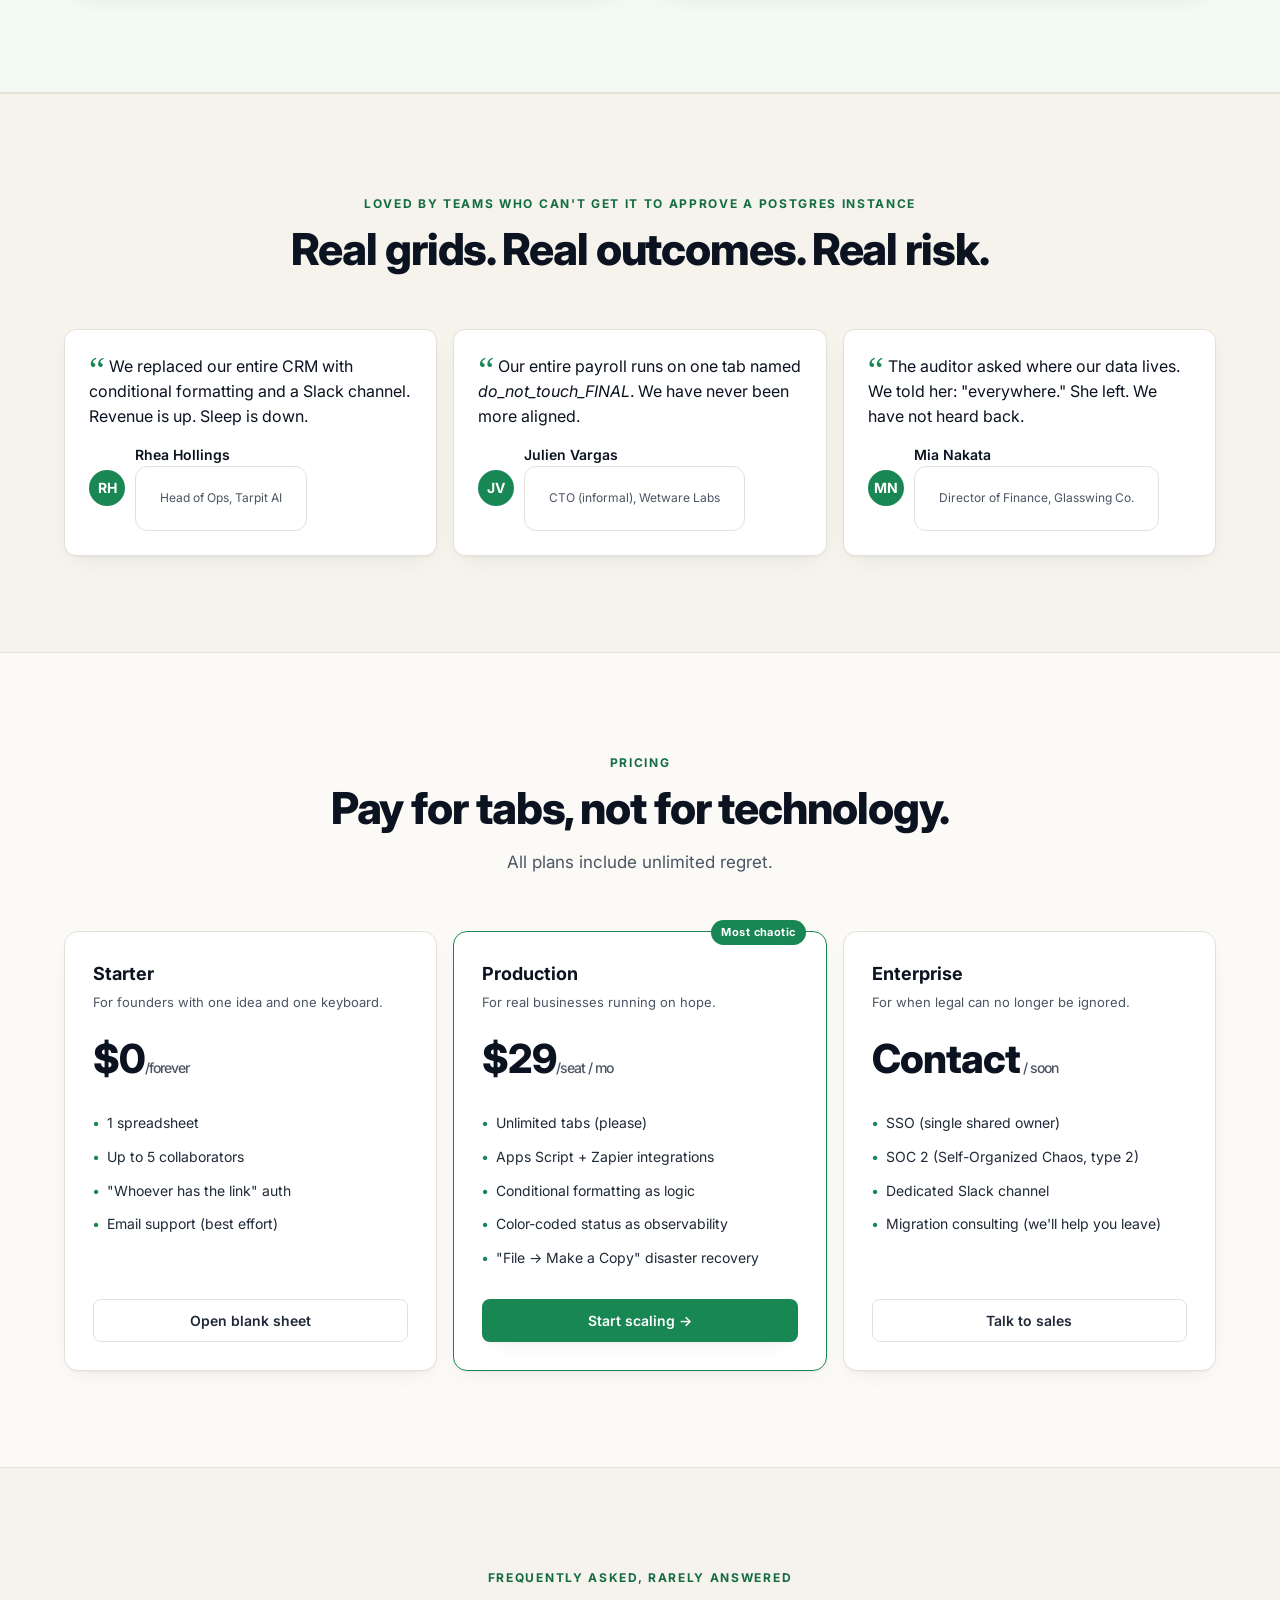
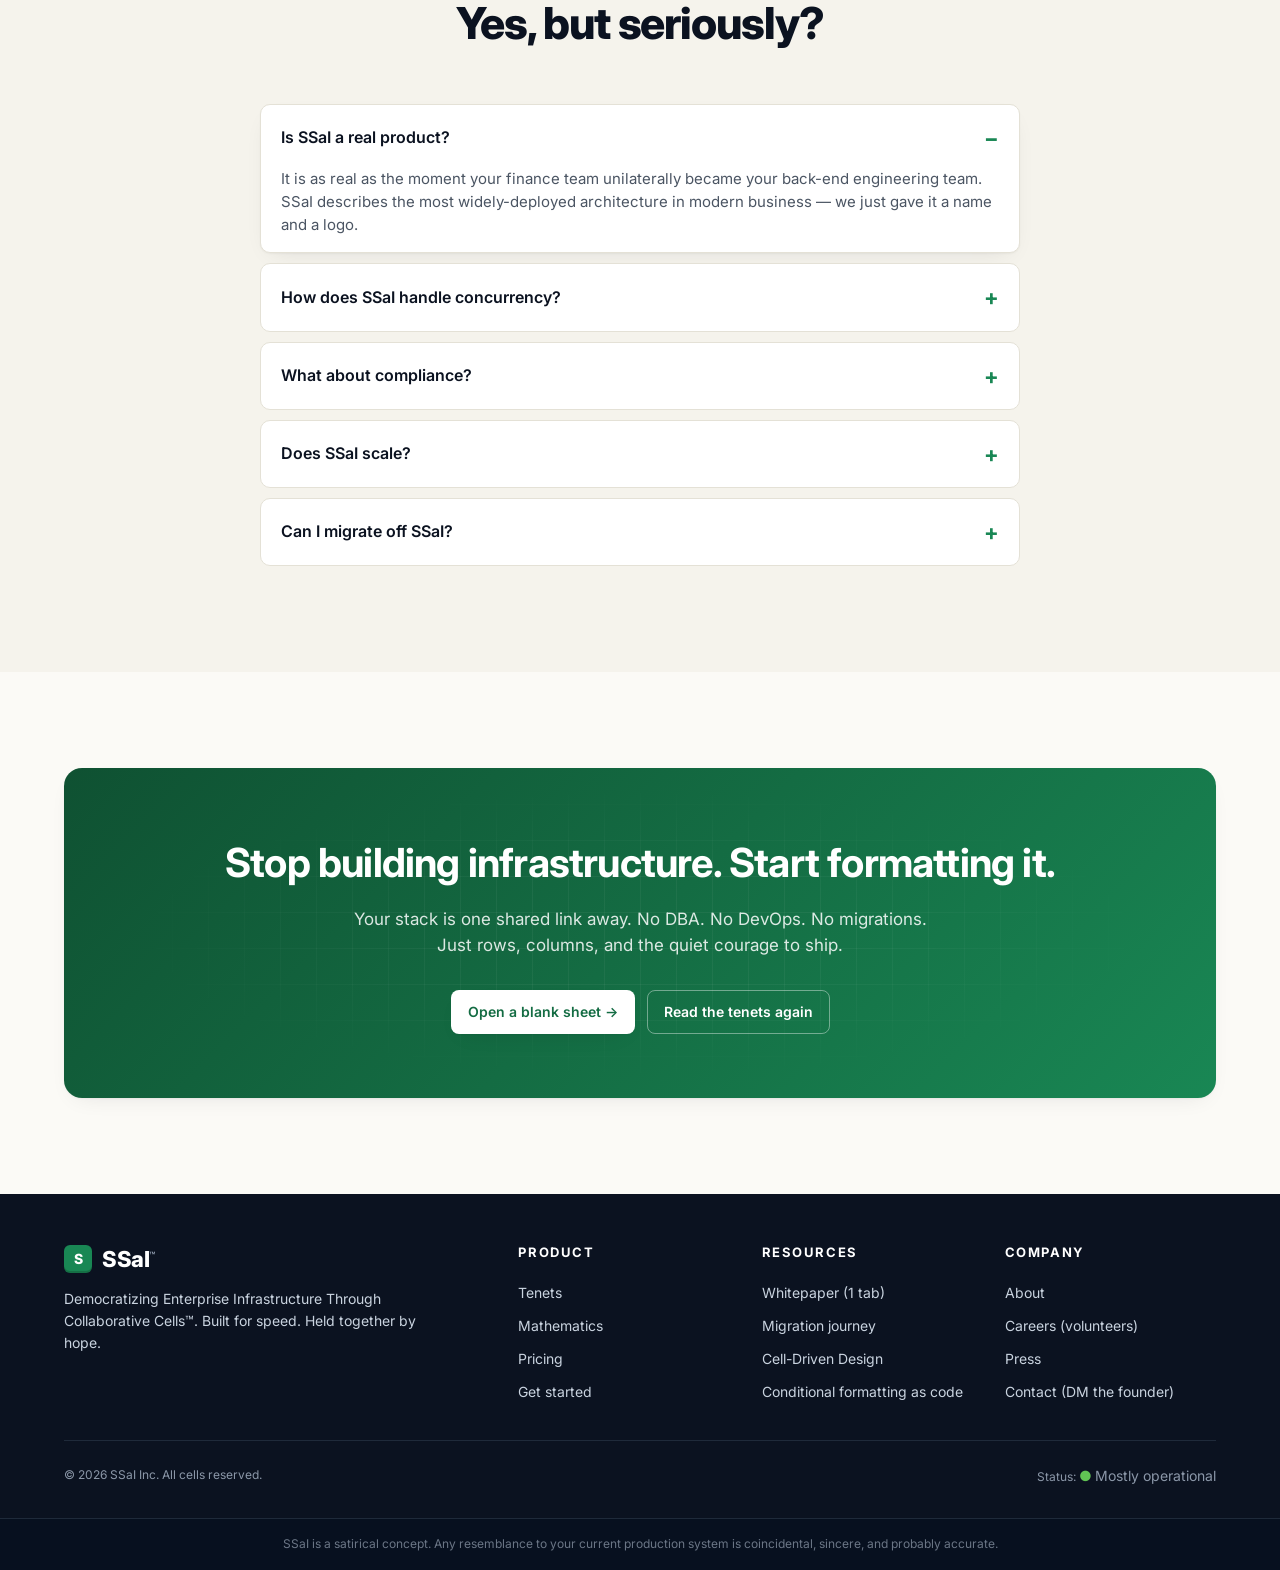
==== commit 3d7dc15d: "Build out full satirical SSaI site Extract shared styles into styles.css. Refactor index.html to use" ====
--- a/index.html
+++ b/index.html
@@ -8,354 +8,14 @@
 <link rel="preconnect" href="https://fonts.googleapis.com" />
 <link rel="preconnect" href="https://fonts.gstatic.com" crossorigin />
 <link href="https://fonts.googleapis.com/css2?family=Inter:wght@400;500;600;700;800&family=JetBrains+Mono:wght@400;600&display=swap" rel="stylesheet" />
-<style>
-  :root {
-    --green-900: #0f5132;
-    --green-800: #146c43;
-    --green-700: #198754;
-    --green-600: #1e9e64;
-    --green-100: #e9f5ef;
-    --green-50:  #f3faf6;
-    --ink-900: #0b1220;
-    --ink-700: #1f2937;
-    --ink-500: #4b5563;
-    --ink-300: #9aa3b2;
-    --ink-100: #e5e7eb;
-    --paper:   #fbfaf6;
-    --paper-2: #f5f3ec;
-    --rule:    #e4e1d6;
-    --warn:    #b45309;
-    --red:     #b42318;
-    --shadow:  0 1px 2px rgba(11,18,32,.04), 0 8px 24px -12px rgba(11,18,32,.12);
-  }
-  * { box-sizing: border-box; }
-  html, body { margin: 0; padding: 0; }
-  body {
-    font-family: 'Inter', -apple-system, BlinkMacSystemFont, 'Segoe UI', sans-serif;
-    color: var(--ink-900);
-    background: var(--paper);
-    line-height: 1.55;
-    -webkit-font-smoothing: antialiased;
-  }
-  .container { max-width: 1200px; margin: 0 auto; padding: 0 24px; }
-  a { color: var(--green-800); text-decoration: none; }
-  a:hover { text-decoration: underline; }
-
-  /* ---------- nav ---------- */
-  .nav {
-    position: sticky; top: 0; z-index: 50;
-    background: rgba(251,250,246,.85);
-    backdrop-filter: saturate(140%) blur(10px);
-    border-bottom: 1px solid var(--rule);
-  }
-  .nav-inner {
-    display: flex; align-items: center; justify-content: space-between;
-    height: 64px;
-  }
-  .brand { display: flex; align-items: center; gap: 10px; font-weight: 800; letter-spacing: -0.02em; font-size: 22px; color: var(--green-800); }
-  .brand sup { font-size: 10px; color: var(--ink-500); font-weight: 600; }
-  .brand-mark {
-    width: 28px; height: 28px; border-radius: 6px;
-    background: var(--green-700);
-    display: inline-grid; place-items: center;
-    color: white; font-weight: 800; font-size: 14px;
-    box-shadow: inset 0 -2px 0 rgba(0,0,0,.18);
-  }
-  .nav-links { display: flex; gap: 28px; align-items: center; }
-  .nav-links a { color: var(--ink-700); font-weight: 500; font-size: 14px; }
-  .nav-links a:hover { color: var(--green-800); text-decoration: none; }
-  .btn {
-    display: inline-flex; align-items: center; gap: 8px;
-    padding: 10px 16px; border-radius: 8px;
-    font-weight: 600; font-size: 14px;
-    border: 1px solid transparent; cursor: pointer;
-    transition: transform .08s ease, box-shadow .15s ease, background .15s ease;
-  }
-  .btn:hover { text-decoration: none; }
-  .btn-primary { background: var(--green-700); color: white; box-shadow: var(--shadow); }
-  .btn-primary:hover { background: var(--green-800); transform: translateY(-1px); }
-  .btn-ghost { background: transparent; color: var(--ink-700); border-color: var(--rule); }
-  .btn-ghost:hover { border-color: var(--ink-300); color: var(--ink-900); }
-  @media (max-width: 760px) { .nav-links a:not(.btn) { display: none; } }
-
-  /* ---------- hero ---------- */
-  .hero { position: relative; padding: 88px 0 64px; overflow: hidden; }
-  .hero-grid::before {
-    content: ""; position: absolute; inset: 0;
-    background-image:
-      linear-gradient(to right, rgba(25,135,84,.06) 1px, transparent 1px),
-      linear-gradient(to bottom, rgba(25,135,84,.06) 1px, transparent 1px);
-    background-size: 48px 48px;
-    mask-image: radial-gradient(ellipse 70% 60% at 50% 30%, black 40%, transparent 80%);
-    pointer-events: none;
-  }
-  .eyebrow {
-    display: inline-flex; align-items: center; gap: 8px;
-    padding: 6px 12px; border-radius: 999px;
-    background: var(--green-100); color: var(--green-800);
-    font-size: 12px; font-weight: 600; letter-spacing: .04em; text-transform: uppercase;
-    border: 1px solid rgba(25,135,84,.18);
-  }
-  .eyebrow .dot { width: 6px; height: 6px; border-radius: 999px; background: var(--green-700); box-shadow: 0 0 0 4px rgba(25,135,84,.18); }
-  h1.headline {
-    font-size: clamp(40px, 7vw, 76px);
-    line-height: 1.02; letter-spacing: -0.035em;
-    margin: 20px 0 16px; font-weight: 800;
-  }
-  h1.headline .accent { color: var(--green-700); }
-  .sub {
-    font-size: clamp(17px, 1.6vw, 20px);
-    color: var(--ink-500); max-width: 680px;
-  }
-  .hero-cta { display: flex; gap: 12px; margin-top: 32px; flex-wrap: wrap; }
-  .hero-meta {
-    margin-top: 28px; display: flex; gap: 24px; flex-wrap: wrap;
-    color: var(--ink-500); font-size: 13px;
-  }
-  .hero-meta span::before { content: "✓ "; color: var(--green-700); font-weight: 700; }
-
-  /* ---------- mock spreadsheet ---------- */
-  .mock {
-    margin-top: 56px;
-    background: white; border: 1px solid var(--rule); border-radius: 14px;
-    box-shadow: var(--shadow); overflow: hidden;
-  }
-  .mock-bar {
-    display: flex; align-items: center; gap: 12px;
-    padding: 12px 16px; border-bottom: 1px solid var(--rule);
-    background: var(--paper-2);
-    font-size: 13px; color: var(--ink-700);
-  }
-  .mock-bar .dots { display: flex; gap: 6px; }
-  .mock-bar .dots i { width: 10px; height: 10px; border-radius: 999px; background: #e6e3d8; display: inline-block; }
-  .mock-bar .dots i:nth-child(1) { background: #ed6a5e; }
-  .mock-bar .dots i:nth-child(2) { background: #f5be4f; }
-  .mock-bar .dots i:nth-child(3) { background: #61c454; }
-  .mock-bar .file { font-weight: 600; }
-  .mock-bar .crumb { color: var(--ink-500); font-size: 12px; }
-  .mock-bar .share { margin-left: auto; background: var(--green-700); color: white; padding: 6px 10px; border-radius: 6px; font-size: 12px; font-weight: 600; }
-  table.sheet { width: 100%; border-collapse: collapse; font-family: 'JetBrains Mono', ui-monospace, monospace; font-size: 13px; }
-  table.sheet th, table.sheet td {
-    border: 1px solid var(--rule); padding: 8px 12px; text-align: left; background: white;
-  }
-  table.sheet th {
-    background: var(--paper-2); color: var(--ink-500); font-weight: 600; font-size: 12px;
-    letter-spacing: .04em; text-transform: uppercase;
-  }
-  table.sheet th.row-h, table.sheet td.row-h {
-    width: 36px; text-align: center; color: var(--ink-500); background: var(--paper-2);
-  }
-  td .badge { display: inline-block; padding: 2px 8px; border-radius: 999px; font-size: 11px; font-weight: 600; }
-  td .badge.ok { background: var(--green-100); color: var(--green-800); }
-  td .badge.warn { background: #fff4e0; color: var(--warn); }
-  td .badge.bad { background: #fde8e6; color: var(--red); }
-  .mock-tabs { display: flex; gap: 4px; padding: 8px 12px; border-top: 1px solid var(--rule); background: var(--paper-2); }
-  .mock-tabs button {
-    border: 1px solid transparent; background: transparent;
-    padding: 6px 12px; border-radius: 6px; font-size: 12px; font-weight: 600; color: var(--ink-500); cursor: pointer;
-  }
-  .mock-tabs button.active { background: white; color: var(--green-800); border-color: var(--rule); }
-  .sticky-note {
-    position: absolute; right: 32px; bottom: -28px;
-    transform: rotate(4deg);
-    background: #fff5a8; padding: 14px 18px;
-    font-family: 'JetBrains Mono', monospace; font-size: 13px; line-height: 1.4;
-    box-shadow: 0 8px 20px -4px rgba(0,0,0,.18);
-    max-width: 220px;
-  }
-  .sticky-note u { text-decoration: underline wavy var(--green-700); }
-  @media (max-width: 760px) { .sticky-note { display: none; } }
-
-  /* ---------- section primitives ---------- */
-  section { padding: 96px 0; position: relative; }
-  .section-head { max-width: 720px; margin: 0 auto 56px; text-align: center; }
-  .kicker {
-    font-size: 12px; font-weight: 700; letter-spacing: .14em; text-transform: uppercase;
-    color: var(--green-800);
-  }
-  .section-head h2 {
-    font-size: clamp(30px, 4vw, 44px); letter-spacing: -0.025em;
-    margin: 10px 0 12px; line-height: 1.1; font-weight: 800;
-  }
-  .section-head p { color: var(--ink-500); font-size: 17px; }
-
-  /* ---------- definition strip ---------- */
-  .def {
-    background: var(--ink-900); color: #f3f4f6; padding: 56px 0;
-  }
-  .def-grid { display: grid; grid-template-columns: 1.2fr 1fr; gap: 48px; align-items: center; }
-  @media (max-width: 860px) { .def-grid { grid-template-columns: 1fr; } }
-  .def h2 { font-size: clamp(28px, 3vw, 36px); letter-spacing: -0.02em; margin: 0 0 12px; line-height: 1.15; }
-  .def h2 em { color: var(--green-600); font-style: normal; }
-  .def p { color: #c9d3df; font-size: 17px; margin: 0; }
-  .def .quote {
-    border-left: 3px solid var(--green-600); padding: 12px 18px;
-    font-family: 'JetBrains Mono', monospace; font-size: 14px; color: #cfe9da; background: rgba(25,135,84,.08); border-radius: 0 8px 8px 0;
-  }
-
-  /* ---------- tenets ---------- */
-  .tenets {
-    display: grid; grid-template-columns: repeat(4, 1fr); gap: 16px;
-  }
-  @media (max-width: 1100px) { .tenets { grid-template-columns: repeat(2, 1fr); } }
-  @media (max-width: 620px) { .tenets { grid-template-columns: 1fr; } }
-  .tenet {
-    background: white; border: 1px solid var(--rule); border-radius: 12px;
-    padding: 24px; box-shadow: var(--shadow);
-    transition: transform .15s ease, box-shadow .15s ease, border-color .15s ease;
-    display: flex; flex-direction: column;
-  }
-  .tenet:hover { transform: translateY(-2px); border-color: rgba(25,135,84,.35); }
-  .tenet .icon {
-    width: 40px; height: 40px; border-radius: 10px;
-    background: var(--green-100); color: var(--green-800);
-    display: grid; place-items: center; margin-bottom: 16px;
-    font-size: 18px; font-weight: 800;
-  }
-  .tenet h3 { font-size: 16px; margin: 0 0 8px; letter-spacing: -0.01em; }
-  .tenet p { margin: 0; color: var(--ink-500); font-size: 14px; }
-  .tenet .punch {
-    margin-top: 14px; padding-top: 14px; border-top: 1px dashed var(--rule);
-    font-family: 'JetBrains Mono', monospace; font-size: 12px; color: var(--ink-700);
-  }
-
-  /* ---------- math + journey ---------- */
-  .split { display: grid; grid-template-columns: 1fr 1fr; gap: 24px; }
-  @media (max-width: 900px) { .split { grid-template-columns: 1fr; } }
-  .panel {
-    background: white; border: 1px solid var(--rule); border-radius: 14px;
-    padding: 32px; box-shadow: var(--shadow);
-  }
-  .panel h3 { margin: 0 0 6px; font-size: 20px; letter-spacing: -0.015em; }
-  .panel .lede { color: var(--ink-500); font-size: 14px; margin: 0 0 24px; }
-
-  .equation {
-    font-family: 'JetBrains Mono', monospace; font-size: 22px; margin: 12px 0 20px;
-    color: var(--ink-900);
-  }
-  .equation sup { color: var(--red); }
-  .chart {
-    position: relative; height: 200px; border-left: 2px solid var(--ink-300); border-bottom: 2px solid var(--ink-300);
-    padding: 8px; overflow: hidden;
-  }
-  .chart svg { width: 100%; height: 100%; }
-  .chart .axis-x { position: absolute; right: 10px; bottom: -22px; font-size: 11px; color: var(--ink-500); letter-spacing: .12em; }
-  .chart .axis-y { position: absolute; top: -22px; left: -8px; font-size: 11px; color: var(--ink-500); letter-spacing: .12em; }
-  .annotation {
-    position: absolute; right: 12px; top: 16px;
-    background: white; border: 1px solid var(--red); color: var(--red);
-    padding: 6px 10px; border-radius: 6px; font-size: 12px; font-weight: 600;
-    box-shadow: 0 4px 10px rgba(0,0,0,.08);
-  }
-
-  .journey { display: grid; grid-template-columns: repeat(4, 1fr); gap: 12px; margin-top: 8px; }
-  .stage { padding: 18px; border-radius: 10px; background: var(--green-50); border: 1px solid rgba(25,135,84,.18); }
-  .stage .num { font-size: 11px; letter-spacing: .14em; text-transform: uppercase; color: var(--green-800); font-weight: 700; }
-  .stage h4 { margin: 6px 0 6px; font-size: 15px; }
-  .stage p { margin: 0; font-size: 13px; color: var(--ink-500); }
-  .stage.s2 { background: #fff8e6; border-color: #f5d77a; }
-  .stage.s2 .num { color: var(--warn); }
-  .stage.s3 { background: #fde8e6; border-color: #f4a8a0; }
-  .stage.s3 .num { color: var(--red); }
-  .stage.s4 { background: var(--ink-900); border-color: var(--ink-700); }
-  .stage.s4 .num, .stage.s4 h4 { color: white; }
-  .stage.s4 p { color: #c9d3df; }
-  @media (max-width: 720px) { .journey { grid-template-columns: 1fr 1fr; } }
-
-  /* ---------- testimonials ---------- */
-  .testimonials { background: var(--paper-2); border-top: 1px solid var(--rule); border-bottom: 1px solid var(--rule); }
-  .tgrid { display: grid; grid-template-columns: repeat(3, 1fr); gap: 16px; }
-  @media (max-width: 860px) { .tgrid { grid-template-columns: 1fr; } }
-  .quote-card {
-    background: white; border: 1px solid var(--rule); border-radius: 12px; padding: 24px; box-shadow: var(--shadow);
-  }
-  .quote-card blockquote { margin: 0 0 16px; font-size: 16px; line-height: 1.55; color: var(--ink-900); }
-  .quote-card blockquote::before { content: "“"; font-family: serif; font-size: 36px; line-height: 0; color: var(--green-700); margin-right: 4px; vertical-align: -10px; }
-  .who { display: flex; align-items: center; gap: 10px; }
-  .avatar { width: 36px; height: 36px; border-radius: 999px; background: var(--green-700); color: white; display: grid; place-items: center; font-weight: 700; font-size: 14px; }
-  .who .name { font-weight: 600; font-size: 14px; }
-  .who .role { color: var(--ink-500); font-size: 12px; }
-
-  /* ---------- pricing ---------- */
-  .pricing-grid { display: grid; grid-template-columns: repeat(3, 1fr); gap: 16px; }
-  @media (max-width: 900px) { .pricing-grid { grid-template-columns: 1fr; } }
-  .price {
-    background: white; border: 1px solid var(--rule); border-radius: 14px;
-    padding: 28px; box-shadow: var(--shadow); display: flex; flex-direction: column;
-  }
-  .price.featured { border-color: var(--green-700); position: relative; }
-  .price.featured::before {
-    content: "Most chaotic"; position: absolute; top: -12px; right: 20px;
-    background: var(--green-700); color: white; font-size: 11px; font-weight: 700;
-    padding: 4px 10px; border-radius: 999px; letter-spacing: .04em;
-  }
-  .price h3 { margin: 0 0 4px; font-size: 18px; }
-  .price .tag { color: var(--ink-500); font-size: 13px; margin-bottom: 16px; }
-  .price .amount { font-size: 40px; font-weight: 800; letter-spacing: -0.025em; }
-  .price .amount span { font-size: 14px; color: var(--ink-500); font-weight: 500; }
-  .price ul { list-style: none; padding: 0; margin: 16px 0 24px; }
-  .price li { padding: 6px 0; color: var(--ink-700); font-size: 14px; display: flex; gap: 8px; }
-  .price li::before { content: "•"; color: var(--green-700); font-weight: 800; }
-  .price .btn { width: 100%; justify-content: center; margin-top: auto; }
-
-  /* ---------- faq ---------- */
-  .faq-list { max-width: 760px; margin: 0 auto; }
-  details {
-    background: white; border: 1px solid var(--rule); border-radius: 10px;
-    padding: 16px 20px; margin-bottom: 10px;
-  }
-  details[open] { box-shadow: var(--shadow); }
-  summary { cursor: pointer; font-weight: 600; font-size: 16px; list-style: none; display: flex; justify-content: space-between; align-items: center; }
-  summary::-webkit-details-marker { display: none; }
-  summary::after { content: "+"; color: var(--green-700); font-size: 22px; font-weight: 700; }
-  details[open] summary::after { content: "−"; }
-  details p { color: var(--ink-500); margin: 12px 0 0; font-size: 15px; }
-
-  /* ---------- big cta ---------- */
-  .cta {
-    background: linear-gradient(135deg, var(--green-900), var(--green-700));
-    color: white; border-radius: 18px; padding: 64px; text-align: center;
-    box-shadow: var(--shadow);
-    position: relative; overflow: hidden;
-  }
-  .cta::after {
-    content: ""; position: absolute; inset: 0;
-    background-image:
-      linear-gradient(to right, rgba(255,255,255,.06) 1px, transparent 1px),
-      linear-gradient(to bottom, rgba(255,255,255,.06) 1px, transparent 1px);
-    background-size: 36px 36px;
-    pointer-events: none; opacity: .8;
-    mask-image: radial-gradient(ellipse 60% 60% at 50% 50%, black 30%, transparent 75%);
-  }
-  .cta h2 { font-size: clamp(28px, 3.5vw, 40px); margin: 0 0 12px; letter-spacing: -0.02em; }
-  .cta p { color: rgba(255,255,255,.85); margin: 0 0 28px; font-size: 17px; max-width: 600px; margin-inline: auto; }
-  .cta .btn-primary { background: white; color: var(--green-800); }
-  .cta .btn-primary:hover { background: #eef9f1; }
-  .cta .btn-ghost { color: white; border-color: rgba(255,255,255,.4); }
-  .cta .btn-ghost:hover { border-color: white; color: white; }
-
-  /* ---------- footer ---------- */
-  footer {
-    background: var(--ink-900); color: #c9d3df;
-    padding: 48px 0 32px;
-  }
-  .foot-grid { display: grid; grid-template-columns: 2fr 1fr 1fr 1fr; gap: 32px; padding-bottom: 32px; border-bottom: 1px solid #1f2a3a; }
-  @media (max-width: 800px) { .foot-grid { grid-template-columns: 1fr 1fr; } }
-  footer h5 { color: white; font-size: 13px; letter-spacing: .12em; text-transform: uppercase; margin: 0 0 14px; }
-  footer ul { list-style: none; padding: 0; margin: 0; }
-  footer li { padding: 4px 0; }
-  footer a { color: #c9d3df; font-size: 14px; }
-  footer a:hover { color: white; }
-  .foot-meta { display: flex; justify-content: space-between; align-items: center; margin-top: 24px; font-size: 12px; color: #8b97a8; flex-wrap: wrap; gap: 12px; }
-  .disclaim { padding: 16px 0; text-align: center; font-size: 12px; background: #07101f; color: #6b7686; border-top: 1px solid #1f2a3a; }
-</style>
+<link rel="stylesheet" href="styles.css" />
 </head>
 <body>
 
 <!-- ============ NAV ============ -->
 <header class="nav">
   <div class="container nav-inner">
-    <a href="#" class="brand">
+    <a href="index.html" class="brand">
       <span class="brand-mark">S</span>
       <span>SSaI<sup>™</sup></span>
     </a>
@@ -364,7 +24,7 @@
       <a href="#math">Mathematics</a>
       <a href="#journey">Journey</a>
       <a href="#pricing">Pricing</a>
-      <a href="#cta" class="btn btn-primary">Get started →</a>
+      <a href="get-started.html" class="btn btn-primary">Get started →</a>
     </nav>
   </div>
 </header>
@@ -381,7 +41,7 @@
       SSaI is the strategic use of spreadsheets as the foundational layer for building, operating, and scaling applications and systems. Because a grid can do anything.
     </p>
     <div class="hero-cta">
-      <a href="#cta" class="btn btn-primary">Open a blank sheet →</a>
+      <a href="get-started.html" class="btn btn-primary">Open a blank sheet →</a>
       <a href="#tenets" class="btn btn-ghost">Read the tenets</a>
     </div>
     <div class="hero-meta">
@@ -550,6 +210,7 @@
           <span class="axis-y">PAIN</span>
           <div class="annotation">It works great<br/>until it doesn't.</div>
         </div>
+        <p style="margin-top:24px; color:var(--ink-500); font-size:14px;">Want the rigorous derivation? Read the <a href="whitepaper.html">SSaI whitepaper</a>.</p>
       </div>
 
       <div class="panel" id="journey">
@@ -635,7 +296,7 @@
           <li>"Whoever has the link" auth</li>
           <li>Email support (best effort)</li>
         </ul>
-        <a href="#cta" class="btn btn-ghost">Open blank sheet</a>
+        <a href="get-started.html" class="btn btn-ghost">Open blank sheet</a>
       </div>
 
       <div class="price featured">
@@ -649,7 +310,7 @@
           <li>Color-coded status as observability</li>
           <li>"File → Make a Copy" disaster recovery</li>
         </ul>
-        <a href="#cta" class="btn btn-primary">Start scaling →</a>
+        <a href="get-started.html" class="btn btn-primary">Start scaling →</a>
       </div>
 
       <div class="price">
@@ -662,7 +323,7 @@
           <li>Dedicated Slack channel</li>
           <li>Migration consulting (we'll help you leave)</li>
         </ul>
-        <a href="#cta" class="btn btn-ghost">Talk to sales</a>
+        <a href="contact.html" class="btn btn-ghost">Talk to sales</a>
       </div>
     </div>
   </div>
@@ -707,7 +368,7 @@
       <h2>Stop building infrastructure. Start formatting it.</h2>
       <p>Your stack is one shared link away. No DBA. No DevOps. No migrations. Just rows, columns, and the quiet courage to ship.</p>
       <div class="hero-cta" style="justify-content:center;">
-        <a href="#" class="btn btn-primary">Open a blank sheet →</a>
+        <a href="get-started.html" class="btn btn-primary">Open a blank sheet →</a>
         <a href="#tenets" class="btn btn-ghost">Read the tenets again</a>
       </div>
     </div>
@@ -731,34 +392,34 @@
       <div>
         <h5>Product</h5>
         <ul>
-          <li><a href="#tenets">Tenets</a></li>
-          <li><a href="#math">Mathematics</a></li>
-          <li><a href="#pricing">Pricing</a></li>
-          <li><a href="#cta">Get started</a></li>
+          <li><a href="index.html#tenets">Tenets</a></li>
+          <li><a href="index.html#math">Mathematics</a></li>
+          <li><a href="index.html#pricing">Pricing</a></li>
+          <li><a href="get-started.html">Get started</a></li>
         </ul>
       </div>
       <div>
         <h5>Resources</h5>
         <ul>
-          <li><a href="#">Whitepaper (1 tab)</a></li>
-          <li><a href="#">Migration journey</a></li>
-          <li><a href="#">Cell-Driven Design</a></li>
-          <li><a href="#">Conditional formatting as code</a></li>
+          <li><a href="whitepaper.html">Whitepaper (1 tab)</a></li>
+          <li><a href="index.html#journey">Migration journey</a></li>
+          <li><a href="cell-driven-design.html">Cell-Driven Design</a></li>
+          <li><a href="conditional-formatting-as-code.html">Conditional formatting as code</a></li>
         </ul>
       </div>
       <div>
         <h5>Company</h5>
         <ul>
-          <li><a href="#">About</a></li>
-          <li><a href="#">Careers (volunteers)</a></li>
-          <li><a href="#">Press</a></li>
-          <li><a href="#">Contact (DM the founder)</a></li>
+          <li><a href="about.html">About</a></li>
+          <li><a href="careers.html">Careers (volunteers)</a></li>
+          <li><a href="press.html">Press</a></li>
+          <li><a href="contact.html">Contact (DM the founder)</a></li>
         </ul>
       </div>
     </div>
     <div class="foot-meta">
       <span>© 2026 SSaI Inc. All cells reserved.</span>
-      <span>Status: <span style="color:#61c454;">●</span> Mostly operational</span>
+      <span>Status: <a href="status.html" style="color:#61c454;">●</a> <a href="status.html">Mostly operational</a></span>
     </div>
   </div>
 </footer>
--- a/styles.css
+++ b/styles.css
@@ -0,0 +1,581 @@
+/* ============================================================
+   SSaI — shared stylesheet
+   ============================================================ */
+
+:root {
+  --green-900: #0f5132;
+  --green-800: #146c43;
+  --green-700: #198754;
+  --green-600: #1e9e64;
+  --green-100: #e9f5ef;
+  --green-50:  #f3faf6;
+  --ink-900: #0b1220;
+  --ink-700: #1f2937;
+  --ink-500: #4b5563;
+  --ink-300: #9aa3b2;
+  --ink-100: #e5e7eb;
+  --paper:   #fbfaf6;
+  --paper-2: #f5f3ec;
+  --rule:    #e4e1d6;
+  --warn:    #b45309;
+  --red:     #b42318;
+  --shadow:  0 1px 2px rgba(11,18,32,.04), 0 8px 24px -12px rgba(11,18,32,.12);
+}
+* { box-sizing: border-box; }
+html, body { margin: 0; padding: 0; }
+body {
+  font-family: 'Inter', -apple-system, BlinkMacSystemFont, 'Segoe UI', sans-serif;
+  color: var(--ink-900);
+  background: var(--paper);
+  line-height: 1.55;
+  -webkit-font-smoothing: antialiased;
+}
+.container { max-width: 1200px; margin: 0 auto; padding: 0 24px; }
+.container-narrow { max-width: 820px; margin: 0 auto; padding: 0 24px; }
+a { color: var(--green-800); text-decoration: none; }
+a:hover { text-decoration: underline; }
+code { font-family: 'JetBrains Mono', ui-monospace, monospace; background: var(--paper-2); padding: 1px 6px; border-radius: 4px; font-size: .92em; border: 1px solid var(--rule); }
+
+/* ---------- nav ---------- */
+.nav {
+  position: sticky; top: 0; z-index: 50;
+  background: rgba(251,250,246,.85);
+  backdrop-filter: saturate(140%) blur(10px);
+  border-bottom: 1px solid var(--rule);
+}
+.nav-inner {
+  display: flex; align-items: center; justify-content: space-between;
+  height: 64px;
+}
+.brand { display: flex; align-items: center; gap: 10px; font-weight: 800; letter-spacing: -0.02em; font-size: 22px; color: var(--green-800); }
+.brand sup { font-size: 10px; color: var(--ink-500); font-weight: 600; }
+.brand-mark {
+  width: 28px; height: 28px; border-radius: 6px;
+  background: var(--green-700);
+  display: inline-grid; place-items: center;
+  color: white; font-weight: 800; font-size: 14px;
+  box-shadow: inset 0 -2px 0 rgba(0,0,0,.18);
+}
+.nav-links { display: flex; gap: 28px; align-items: center; }
+.nav-links a { color: var(--ink-700); font-weight: 500; font-size: 14px; }
+.nav-links a:hover { color: var(--green-800); text-decoration: none; }
+.btn {
+  display: inline-flex; align-items: center; gap: 8px;
+  padding: 10px 16px; border-radius: 8px;
+  font-weight: 600; font-size: 14px;
+  border: 1px solid transparent; cursor: pointer;
+  transition: transform .08s ease, box-shadow .15s ease, background .15s ease;
+}
+.btn:hover { text-decoration: none; }
+.btn-primary { background: var(--green-700); color: white; box-shadow: var(--shadow); }
+.btn-primary:hover { background: var(--green-800); transform: translateY(-1px); }
+.btn-ghost { background: transparent; color: var(--ink-700); border-color: var(--rule); }
+.btn-ghost:hover { border-color: var(--ink-300); color: var(--ink-900); }
+.btn-lg { padding: 14px 22px; font-size: 15px; }
+@media (max-width: 760px) { .nav-links a:not(.btn) { display: none; } }
+
+/* ---------- hero ---------- */
+.hero { position: relative; padding: 88px 0 64px; overflow: hidden; }
+.hero-grid::before {
+  content: ""; position: absolute; inset: 0;
+  background-image:
+    linear-gradient(to right, rgba(25,135,84,.06) 1px, transparent 1px),
+    linear-gradient(to bottom, rgba(25,135,84,.06) 1px, transparent 1px);
+  background-size: 48px 48px;
+  mask-image: radial-gradient(ellipse 70% 60% at 50% 30%, black 40%, transparent 80%);
+  pointer-events: none;
+}
+.eyebrow {
+  display: inline-flex; align-items: center; gap: 8px;
+  padding: 6px 12px; border-radius: 999px;
+  background: var(--green-100); color: var(--green-800);
+  font-size: 12px; font-weight: 600; letter-spacing: .04em; text-transform: uppercase;
+  border: 1px solid rgba(25,135,84,.18);
+}
+.eyebrow .dot { width: 6px; height: 6px; border-radius: 999px; background: var(--green-700); box-shadow: 0 0 0 4px rgba(25,135,84,.18); }
+h1.headline {
+  font-size: clamp(40px, 7vw, 76px);
+  line-height: 1.02; letter-spacing: -0.035em;
+  margin: 20px 0 16px; font-weight: 800;
+}
+h1.headline .accent { color: var(--green-700); }
+.sub {
+  font-size: clamp(17px, 1.6vw, 20px);
+  color: var(--ink-500); max-width: 680px;
+}
+.hero-cta { display: flex; gap: 12px; margin-top: 32px; flex-wrap: wrap; }
+.hero-meta {
+  margin-top: 28px; display: flex; gap: 24px; flex-wrap: wrap;
+  color: var(--ink-500); font-size: 13px;
+}
+.hero-meta span::before { content: "✓ "; color: var(--green-700); font-weight: 700; }
+
+/* ---------- sub-page hero (smaller) ---------- */
+.page-hero {
+  padding: 64px 0 40px; position: relative;
+  border-bottom: 1px solid var(--rule);
+  background: linear-gradient(180deg, var(--green-50), var(--paper) 80%);
+}
+.page-hero h1 {
+  font-size: clamp(34px, 5vw, 56px);
+  line-height: 1.05; letter-spacing: -0.03em; margin: 16px 0 12px; font-weight: 800;
+}
+.page-hero p.sub { max-width: 720px; }
+.page-hero .crumbs { font-size: 13px; color: var(--ink-500); margin-bottom: 8px; }
+.page-hero .crumbs a { color: var(--ink-500); }
+.page-hero .crumbs span { color: var(--ink-300); margin: 0 6px; }
+
+/* ---------- mock spreadsheet ---------- */
+.mock {
+  margin-top: 56px;
+  background: white; border: 1px solid var(--rule); border-radius: 14px;
+  box-shadow: var(--shadow); overflow: hidden;
+}
+.mock-bar {
+  display: flex; align-items: center; gap: 12px;
+  padding: 12px 16px; border-bottom: 1px solid var(--rule);
+  background: var(--paper-2);
+  font-size: 13px; color: var(--ink-700);
+}
+.mock-bar .dots { display: flex; gap: 6px; }
+.mock-bar .dots i { width: 10px; height: 10px; border-radius: 999px; background: #e6e3d8; display: inline-block; }
+.mock-bar .dots i:nth-child(1) { background: #ed6a5e; }
+.mock-bar .dots i:nth-child(2) { background: #f5be4f; }
+.mock-bar .dots i:nth-child(3) { background: #61c454; }
+.mock-bar .file { font-weight: 600; }
+.mock-bar .crumb { color: var(--ink-500); font-size: 12px; }
+.mock-bar .share { margin-left: auto; background: var(--green-700); color: white; padding: 6px 10px; border-radius: 6px; font-size: 12px; font-weight: 600; }
+table.sheet { width: 100%; border-collapse: collapse; font-family: 'JetBrains Mono', ui-monospace, monospace; font-size: 13px; }
+table.sheet th, table.sheet td {
+  border: 1px solid var(--rule); padding: 8px 12px; text-align: left; background: white;
+}
+table.sheet th {
+  background: var(--paper-2); color: var(--ink-500); font-weight: 600; font-size: 12px;
+  letter-spacing: .04em; text-transform: uppercase;
+}
+table.sheet th.row-h, table.sheet td.row-h {
+  width: 36px; text-align: center; color: var(--ink-500); background: var(--paper-2);
+}
+td .badge, .badge { display: inline-block; padding: 2px 8px; border-radius: 999px; font-size: 11px; font-weight: 600; }
+.badge.ok { background: var(--green-100); color: var(--green-800); }
+.badge.warn { background: #fff4e0; color: var(--warn); }
+.badge.bad { background: #fde8e6; color: var(--red); }
+.mock-tabs { display: flex; gap: 4px; padding: 8px 12px; border-top: 1px solid var(--rule); background: var(--paper-2); }
+.mock-tabs button {
+  border: 1px solid transparent; background: transparent;
+  padding: 6px 12px; border-radius: 6px; font-size: 12px; font-weight: 600; color: var(--ink-500); cursor: pointer;
+}
+.mock-tabs button.active { background: white; color: var(--green-800); border-color: var(--rule); }
+.sticky-note {
+  position: absolute; right: 32px; bottom: -28px;
+  transform: rotate(4deg);
+  background: #fff5a8; padding: 14px 18px;
+  font-family: 'JetBrains Mono', monospace; font-size: 13px; line-height: 1.4;
+  box-shadow: 0 8px 20px -4px rgba(0,0,0,.18);
+  max-width: 220px;
+}
+.sticky-note u { text-decoration: underline wavy var(--green-700); }
+@media (max-width: 760px) { .sticky-note { display: none; } }
+
+/* ---------- section primitives ---------- */
+section { padding: 96px 0; position: relative; }
+section.tight { padding: 64px 0; }
+.section-head { max-width: 720px; margin: 0 auto 56px; text-align: center; }
+.kicker {
+  font-size: 12px; font-weight: 700; letter-spacing: .14em; text-transform: uppercase;
+  color: var(--green-800);
+}
+.section-head h2 {
+  font-size: clamp(30px, 4vw, 44px); letter-spacing: -0.025em;
+  margin: 10px 0 12px; line-height: 1.1; font-weight: 800;
+}
+.section-head p { color: var(--ink-500); font-size: 17px; }
+
+/* ---------- prose / article ---------- */
+.prose { color: var(--ink-700); font-size: 17px; line-height: 1.75; }
+.prose h2 { font-size: 28px; letter-spacing: -0.02em; margin: 48px 0 12px; color: var(--ink-900); font-weight: 800; }
+.prose h3 { font-size: 20px; margin: 32px 0 8px; color: var(--ink-900); font-weight: 700; }
+.prose p { margin: 16px 0; }
+.prose ul, .prose ol { padding-left: 22px; }
+.prose li { margin: 8px 0; }
+.prose blockquote {
+  border-left: 3px solid var(--green-700);
+  padding: 4px 18px; margin: 28px 0;
+  background: var(--green-50); border-radius: 0 8px 8px 0;
+  color: var(--ink-900); font-style: italic;
+}
+.prose hr { border: 0; border-top: 1px dashed var(--rule); margin: 48px 0; }
+.prose .footnote { color: var(--ink-500); font-size: 14px; }
+.prose figure { margin: 32px 0; }
+.prose figcaption { color: var(--ink-500); font-size: 13px; margin-top: 8px; text-align: center; }
+.prose pre {
+  background: var(--ink-900); color: #d1ead8;
+  padding: 20px; border-radius: 10px;
+  font-family: 'JetBrains Mono', monospace; font-size: 13px; line-height: 1.6;
+  overflow-x: auto;
+}
+.prose pre .c { color: #7d9b86; }
+.prose pre .k { color: #6ce4a8; }
+.prose pre .s { color: #f5d77a; }
+
+/* ---------- definition strip ---------- */
+.def {
+  background: var(--ink-900); color: #f3f4f6; padding: 56px 0;
+}
+.def-grid { display: grid; grid-template-columns: 1.2fr 1fr; gap: 48px; align-items: center; }
+@media (max-width: 860px) { .def-grid { grid-template-columns: 1fr; } }
+.def h2 { font-size: clamp(28px, 3vw, 36px); letter-spacing: -0.02em; margin: 0 0 12px; line-height: 1.15; }
+.def h2 em { color: var(--green-600); font-style: normal; }
+.def p { color: #c9d3df; font-size: 17px; margin: 0; }
+.def .quote {
+  border-left: 3px solid var(--green-600); padding: 12px 18px;
+  font-family: 'JetBrains Mono', monospace; font-size: 14px; color: #cfe9da; background: rgba(25,135,84,.08); border-radius: 0 8px 8px 0;
+}
+
+/* ---------- tenets ---------- */
+.tenets {
+  display: grid; grid-template-columns: repeat(4, 1fr); gap: 16px;
+}
+@media (max-width: 1100px) { .tenets { grid-template-columns: repeat(2, 1fr); } }
+@media (max-width: 620px) { .tenets { grid-template-columns: 1fr; } }
+.tenet {
+  background: white; border: 1px solid var(--rule); border-radius: 12px;
+  padding: 24px; box-shadow: var(--shadow);
+  transition: transform .15s ease, box-shadow .15s ease, border-color .15s ease;
+  display: flex; flex-direction: column;
+}
+.tenet:hover { transform: translateY(-2px); border-color: rgba(25,135,84,.35); }
+.tenet .icon {
+  width: 40px; height: 40px; border-radius: 10px;
+  background: var(--green-100); color: var(--green-800);
+  display: grid; place-items: center; margin-bottom: 16px;
+  font-size: 18px; font-weight: 800;
+}
+.tenet h3 { font-size: 16px; margin: 0 0 8px; letter-spacing: -0.01em; }
+.tenet p { margin: 0; color: var(--ink-500); font-size: 14px; }
+.tenet .punch {
+  margin-top: 14px; padding-top: 14px; border-top: 1px dashed var(--rule);
+  font-family: 'JetBrains Mono', monospace; font-size: 12px; color: var(--ink-700);
+}
+
+/* ---------- math + journey ---------- */
+.split { display: grid; grid-template-columns: 1fr 1fr; gap: 24px; }
+@media (max-width: 900px) { .split { grid-template-columns: 1fr; } }
+.panel {
+  background: white; border: 1px solid var(--rule); border-radius: 14px;
+  padding: 32px; box-shadow: var(--shadow);
+}
+.panel h3 { margin: 0 0 6px; font-size: 20px; letter-spacing: -0.015em; }
+.panel .lede { color: var(--ink-500); font-size: 14px; margin: 0 0 24px; }
+
+.equation {
+  font-family: 'JetBrains Mono', monospace; font-size: 22px; margin: 12px 0 20px;
+  color: var(--ink-900);
+}
+.equation sup { color: var(--red); }
+.chart {
+  position: relative; height: 200px; border-left: 2px solid var(--ink-300); border-bottom: 2px solid var(--ink-300);
+  padding: 8px; overflow: hidden;
+}
+.chart svg { width: 100%; height: 100%; }
+.chart .axis-x { position: absolute; right: 10px; bottom: -22px; font-size: 11px; color: var(--ink-500); letter-spacing: .12em; }
+.chart .axis-y { position: absolute; top: -22px; left: -8px; font-size: 11px; color: var(--ink-500); letter-spacing: .12em; }
+.annotation {
+  position: absolute; right: 12px; top: 16px;
+  background: white; border: 1px solid var(--red); color: var(--red);
+  padding: 6px 10px; border-radius: 6px; font-size: 12px; font-weight: 600;
+  box-shadow: 0 4px 10px rgba(0,0,0,.08);
+}
+
+.journey { display: grid; grid-template-columns: repeat(4, 1fr); gap: 12px; margin-top: 8px; }
+.stage { padding: 18px; border-radius: 10px; background: var(--green-50); border: 1px solid rgba(25,135,84,.18); }
+.stage .num { font-size: 11px; letter-spacing: .14em; text-transform: uppercase; color: var(--green-800); font-weight: 700; }
+.stage h4 { margin: 6px 0 6px; font-size: 15px; }
+.stage p { margin: 0; font-size: 13px; color: var(--ink-500); }
+.stage.s2 { background: #fff8e6; border-color: #f5d77a; }
+.stage.s2 .num { color: var(--warn); }
+.stage.s3 { background: #fde8e6; border-color: #f4a8a0; }
+.stage.s3 .num { color: var(--red); }
+.stage.s4 { background: var(--ink-900); border-color: var(--ink-700); }
+.stage.s4 .num, .stage.s4 h4 { color: white; }
+.stage.s4 p { color: #c9d3df; }
+@media (max-width: 720px) { .journey { grid-template-columns: 1fr 1fr; } }
+
+/* ---------- testimonials ---------- */
+.testimonials { background: var(--paper-2); border-top: 1px solid var(--rule); border-bottom: 1px solid var(--rule); }
+.tgrid { display: grid; grid-template-columns: repeat(3, 1fr); gap: 16px; }
+@media (max-width: 860px) { .tgrid { grid-template-columns: 1fr; } }
+.quote-card {
+  background: white; border: 1px solid var(--rule); border-radius: 12px; padding: 24px; box-shadow: var(--shadow);
+}
+.quote-card blockquote { margin: 0 0 16px; font-size: 16px; line-height: 1.55; color: var(--ink-900); }
+.quote-card blockquote::before { content: "\201C"; font-family: serif; font-size: 36px; line-height: 0; color: var(--green-700); margin-right: 4px; vertical-align: -10px; }
+.who { display: flex; align-items: center; gap: 10px; }
+.avatar { width: 36px; height: 36px; border-radius: 999px; background: var(--green-700); color: white; display: grid; place-items: center; font-weight: 700; font-size: 14px; }
+.who .name { font-weight: 600; font-size: 14px; }
+.who .role { color: var(--ink-500); font-size: 12px; }
+
+/* ---------- pricing ---------- */
+.pricing-grid { display: grid; grid-template-columns: repeat(3, 1fr); gap: 16px; }
+@media (max-width: 900px) { .pricing-grid { grid-template-columns: 1fr; } }
+.price {
+  background: white; border: 1px solid var(--rule); border-radius: 14px;
+  padding: 28px; box-shadow: var(--shadow); display: flex; flex-direction: column;
+}
+.price.featured { border-color: var(--green-700); position: relative; }
+.price.featured::before {
+  content: "Most chaotic"; position: absolute; top: -12px; right: 20px;
+  background: var(--green-700); color: white; font-size: 11px; font-weight: 700;
+  padding: 4px 10px; border-radius: 999px; letter-spacing: .04em;
+}
+.price h3 { margin: 0 0 4px; font-size: 18px; }
+.price .tag { color: var(--ink-500); font-size: 13px; margin-bottom: 16px; }
+.price .amount { font-size: 40px; font-weight: 800; letter-spacing: -0.025em; }
+.price .amount span { font-size: 14px; color: var(--ink-500); font-weight: 500; }
+.price ul { list-style: none; padding: 0; margin: 16px 0 24px; }
+.price li { padding: 6px 0; color: var(--ink-700); font-size: 14px; display: flex; gap: 8px; }
+.price li::before { content: "•"; color: var(--green-700); font-weight: 800; }
+.price .btn { width: 100%; justify-content: center; margin-top: auto; }
+
+/* ---------- faq ---------- */
+.faq-list { max-width: 760px; margin: 0 auto; }
+details {
+  background: white; border: 1px solid var(--rule); border-radius: 10px;
+  padding: 16px 20px; margin-bottom: 10px;
+}
+details[open] { box-shadow: var(--shadow); }
+summary { cursor: pointer; font-weight: 600; font-size: 16px; list-style: none; display: flex; justify-content: space-between; align-items: center; }
+summary::-webkit-details-marker { display: none; }
+summary::after { content: "+"; color: var(--green-700); font-size: 22px; font-weight: 700; }
+details[open] summary::after { content: "−"; }
+details p { color: var(--ink-500); margin: 12px 0 0; font-size: 15px; }
+
+/* ---------- big cta ---------- */
+.cta {
+  background: linear-gradient(135deg, var(--green-900), var(--green-700));
+  color: white; border-radius: 18px; padding: 64px; text-align: center;
+  box-shadow: var(--shadow);
+  position: relative; overflow: hidden;
+}
+.cta::after {
+  content: ""; position: absolute; inset: 0;
+  background-image:
+    linear-gradient(to right, rgba(255,255,255,.06) 1px, transparent 1px),
+    linear-gradient(to bottom, rgba(255,255,255,.06) 1px, transparent 1px);
+  background-size: 36px 36px;
+  pointer-events: none; opacity: .8;
+  mask-image: radial-gradient(ellipse 60% 60% at 50% 50%, black 30%, transparent 75%);
+}
+.cta h2 { font-size: clamp(28px, 3.5vw, 40px); margin: 0 0 12px; letter-spacing: -0.02em; }
+.cta p { color: rgba(255,255,255,.85); margin: 0 0 28px; font-size: 17px; max-width: 600px; margin-inline: auto; }
+.cta .btn-primary { background: white; color: var(--green-800); }
+.cta .btn-primary:hover { background: #eef9f1; }
+.cta .btn-ghost { color: white; border-color: rgba(255,255,255,.4); }
+.cta .btn-ghost:hover { border-color: white; color: white; }
+
+/* ---------- footer ---------- */
+footer {
+  background: var(--ink-900); color: #c9d3df;
+  padding: 48px 0 32px;
+}
+.foot-grid { display: grid; grid-template-columns: 2fr 1fr 1fr 1fr; gap: 32px; padding-bottom: 32px; border-bottom: 1px solid #1f2a3a; }
+@media (max-width: 800px) { .foot-grid { grid-template-columns: 1fr 1fr; } }
+footer h5 { color: white; font-size: 13px; letter-spacing: .12em; text-transform: uppercase; margin: 0 0 14px; }
+footer ul { list-style: none; padding: 0; margin: 0; }
+footer li { padding: 4px 0; }
+footer a { color: #c9d3df; font-size: 14px; }
+footer a:hover { color: white; }
+.foot-meta { display: flex; justify-content: space-between; align-items: center; margin-top: 24px; font-size: 12px; color: #8b97a8; flex-wrap: wrap; gap: 12px; }
+.foot-meta a { color: #8b97a8; }
+.foot-meta a:hover { color: white; }
+.disclaim { padding: 16px 0; text-align: center; font-size: 12px; background: #07101f; color: #6b7686; border-top: 1px solid #1f2a3a; }
+
+/* ============================================================
+   Sub-page specific
+   ============================================================ */
+
+/* ---------- About — timeline ---------- */
+.timeline { position: relative; max-width: 760px; margin: 0 auto; padding: 8px 0; }
+.timeline::before {
+  content: ""; position: absolute; left: 18px; top: 0; bottom: 0;
+  width: 2px; background: var(--rule);
+}
+.tl-item { position: relative; padding: 0 0 32px 56px; }
+.tl-item::before {
+  content: ""; position: absolute; left: 11px; top: 4px;
+  width: 16px; height: 16px; border-radius: 999px;
+  background: white; border: 3px solid var(--green-700);
+  box-shadow: 0 0 0 4px var(--green-50);
+}
+.tl-item .when { font-family: 'JetBrains Mono', monospace; font-size: 12px; color: var(--green-800); letter-spacing: .04em; }
+.tl-item h4 { margin: 4px 0 6px; font-size: 17px; }
+.tl-item p { margin: 0; color: var(--ink-500); font-size: 14px; }
+
+/* ---------- About — team ---------- */
+.team-grid { display: grid; grid-template-columns: repeat(3, 1fr); gap: 16px; }
+@media (max-width: 900px) { .team-grid { grid-template-columns: 1fr 1fr; } }
+@media (max-width: 580px) { .team-grid { grid-template-columns: 1fr; } }
+.bio {
+  background: white; border: 1px solid var(--rule); border-radius: 12px;
+  padding: 22px; box-shadow: var(--shadow);
+}
+.bio .face {
+  width: 56px; height: 56px; border-radius: 999px;
+  background: linear-gradient(135deg, var(--green-700), var(--green-900));
+  color: white; display: grid; place-items: center; font-weight: 800; font-size: 20px;
+  margin-bottom: 14px;
+}
+.bio h4 { margin: 0 0 2px; font-size: 16px; }
+.bio .title { color: var(--ink-500); font-size: 13px; margin-bottom: 10px; }
+.bio p { margin: 0; font-size: 14px; color: var(--ink-700); }
+
+/* ---------- Careers — role cards ---------- */
+.role-list { display: grid; gap: 12px; }
+.role {
+  background: white; border: 1px solid var(--rule); border-radius: 12px;
+  padding: 22px 24px; display: flex; gap: 24px; align-items: center; justify-content: space-between;
+  transition: border-color .15s, transform .08s;
+}
+.role:hover { border-color: var(--green-700); transform: translateY(-1px); }
+.role .meta { display: flex; gap: 12px; flex-wrap: wrap; margin-top: 6px; }
+.role .meta span { font-size: 12px; color: var(--ink-500); background: var(--paper-2); padding: 3px 8px; border-radius: 999px; border: 1px solid var(--rule); }
+.role h3 { margin: 0; font-size: 17px; }
+.role p { margin: 6px 0 0; color: var(--ink-500); font-size: 14px; }
+.role .btn { white-space: nowrap; }
+@media (max-width: 700px) { .role { flex-direction: column; align-items: flex-start; } }
+
+.perks-grid { display: grid; grid-template-columns: repeat(3, 1fr); gap: 16px; }
+@media (max-width: 800px) { .perks-grid { grid-template-columns: 1fr; } }
+.perk { background: white; border: 1px solid var(--rule); border-radius: 12px; padding: 22px; }
+.perk .ico { font-size: 22px; margin-bottom: 8px; }
+.perk h4 { margin: 0 0 6px; font-size: 15px; }
+.perk p { margin: 0; color: var(--ink-500); font-size: 14px; }
+
+/* ---------- Press ---------- */
+.press-grid { display: grid; grid-template-columns: repeat(2, 1fr); gap: 16px; }
+@media (max-width: 720px) { .press-grid { grid-template-columns: 1fr; } }
+.press-card {
+  background: white; border: 1px solid var(--rule); border-radius: 12px;
+  padding: 24px; box-shadow: var(--shadow);
+}
+.press-card .outlet { font-family: 'JetBrains Mono', monospace; font-size: 12px; letter-spacing: .12em; text-transform: uppercase; color: var(--green-800); }
+.press-card h4 { margin: 8px 0 10px; font-size: 18px; line-height: 1.3; }
+.press-card p { margin: 0; color: var(--ink-500); font-size: 14px; }
+.press-card a.read { display: inline-block; margin-top: 14px; font-size: 13px; font-weight: 600; }
+.logo-grid { display: grid; grid-template-columns: repeat(4, 1fr); gap: 12px; margin-top: 24px; }
+@media (max-width: 700px) { .logo-grid { grid-template-columns: 1fr 1fr; } }
+.logo-cell {
+  height: 80px; border: 1px dashed var(--rule); border-radius: 10px;
+  display: grid; place-items: center; color: var(--ink-500);
+  font-family: 'JetBrains Mono', monospace; font-size: 13px;
+  background: white;
+}
+
+/* ---------- Contact / forms ---------- */
+.form { background: white; border: 1px solid var(--rule); border-radius: 14px; padding: 32px; box-shadow: var(--shadow); }
+.field { margin-bottom: 16px; }
+.field label { display: block; font-size: 13px; font-weight: 600; color: var(--ink-700); margin-bottom: 6px; }
+.field input, .field select, .field textarea {
+  width: 100%; padding: 10px 12px; border: 1px solid var(--rule); border-radius: 8px;
+  font: inherit; color: var(--ink-900); background: var(--paper);
+  transition: border-color .15s, box-shadow .15s;
+}
+.field input:focus, .field select:focus, .field textarea:focus {
+  outline: none; border-color: var(--green-700); box-shadow: 0 0 0 3px var(--green-100);
+  background: white;
+}
+.field textarea { min-height: 120px; resize: vertical; }
+.field .hint { font-size: 12px; color: var(--ink-500); margin-top: 4px; }
+.field-row { display: grid; grid-template-columns: 1fr 1fr; gap: 12px; }
+@media (max-width: 600px) { .field-row { grid-template-columns: 1fr; } }
+.checkbox { display: flex; gap: 10px; align-items: flex-start; }
+.checkbox input { width: auto; margin-top: 4px; }
+.checkbox label { font-weight: 400; color: var(--ink-500); font-size: 13px; }
+
+/* ---------- Status page ---------- */
+.status-banner {
+  padding: 24px 28px; border-radius: 12px;
+  background: linear-gradient(135deg, var(--green-50), white);
+  border: 1px solid rgba(25,135,84,.3); display: flex; gap: 16px; align-items: center;
+  margin-bottom: 32px;
+}
+.status-banner.degraded { background: linear-gradient(135deg, #fff8e6, white); border-color: #f5d77a; }
+.status-banner.major { background: linear-gradient(135deg, #fde8e6, white); border-color: #f4a8a0; }
+.status-banner .pulse {
+  width: 14px; height: 14px; border-radius: 999px; background: var(--green-700);
+  box-shadow: 0 0 0 0 rgba(25,135,84,.6); animation: pulse 1.6s infinite;
+}
+.status-banner.degraded .pulse { background: var(--warn); box-shadow: 0 0 0 0 rgba(180,83,9,.6); }
+.status-banner.major .pulse { background: var(--red); box-shadow: 0 0 0 0 rgba(180,35,24,.6); }
+@keyframes pulse {
+  0% { box-shadow: 0 0 0 0 rgba(25,135,84,.6); }
+  70% { box-shadow: 0 0 0 12px rgba(25,135,84,0); }
+  100% { box-shadow: 0 0 0 0 rgba(25,135,84,0); }
+}
+.status-banner h3 { margin: 0; font-size: 18px; }
+.status-banner p { margin: 2px 0 0; color: var(--ink-500); font-size: 14px; }
+
+.status-list { background: white; border: 1px solid var(--rule); border-radius: 12px; overflow: hidden; }
+.status-row {
+  display: grid; grid-template-columns: 1fr auto 240px; gap: 16px; align-items: center;
+  padding: 16px 20px; border-bottom: 1px solid var(--rule);
+}
+.status-row:last-child { border-bottom: 0; }
+.status-row .name { font-weight: 600; font-size: 15px; }
+.status-row .name small { display: block; color: var(--ink-500); font-weight: 400; font-size: 12px; margin-top: 2px; }
+.status-row .state { display: inline-flex; align-items: center; gap: 8px; font-size: 13px; font-weight: 600; }
+.state .d { width: 10px; height: 10px; border-radius: 999px; }
+.state.ok { color: var(--green-800); }
+.state.ok .d { background: var(--green-700); }
+.state.warn { color: var(--warn); }
+.state.warn .d { background: #f5be4f; }
+.state.bad { color: var(--red); }
+.state.bad .d { background: #ed6a5e; }
+.uptime { display: flex; gap: 2px; justify-content: flex-end; }
+.uptime i { width: 4px; height: 22px; background: var(--green-700); border-radius: 1px; display: block; opacity: .9; }
+.uptime i.w { background: #f5be4f; }
+.uptime i.b { background: #ed6a5e; }
+@media (max-width: 720px) { .status-row { grid-template-columns: 1fr auto; } .uptime { grid-column: 1 / -1; justify-content: flex-start; margin-top: 8px; } }
+
+.incident {
+  background: white; border: 1px solid var(--rule); border-radius: 12px;
+  padding: 22px; margin-bottom: 14px;
+}
+.incident .date { font-family: 'JetBrains Mono', monospace; font-size: 12px; color: var(--ink-500); }
+.incident h4 { margin: 6px 0 10px; font-size: 17px; }
+.incident .log { font-family: 'JetBrains Mono', monospace; font-size: 13px; color: var(--ink-700); line-height: 1.7; }
+.incident .log .t { color: var(--ink-500); }
+.incident .log .ok { color: var(--green-800); }
+.incident .log .bad { color: var(--red); }
+
+/* ---------- Whitepaper ---------- */
+.paper-meta { display: flex; gap: 20px; flex-wrap: wrap; color: var(--ink-500); font-size: 13px; margin-top: 12px; padding-top: 12px; border-top: 1px solid var(--rule); }
+.toc { background: white; border: 1px solid var(--rule); border-radius: 10px; padding: 20px 24px; margin: 24px 0 48px; }
+.toc h4 { margin: 0 0 8px; font-size: 13px; letter-spacing: .12em; text-transform: uppercase; color: var(--ink-500); }
+.toc ol { margin: 0; padding-left: 22px; color: var(--ink-700); font-size: 14px; }
+.toc li { margin: 4px 0; }
+.refs { font-size: 14px; color: var(--ink-500); }
+.refs ol { padding-left: 24px; }
+.refs li { margin: 10px 0; }
+
+/* ---------- 404 ---------- */
+.error-cell {
+  font-family: 'JetBrains Mono', monospace;
+  background: white; border: 1px solid var(--rule); border-radius: 10px;
+  padding: 24px; color: var(--red); font-size: 15px;
+  margin: 24px 0;
+}
+.error-cell .c { color: var(--ink-500); }
+
+/* ---------- get-started steps ---------- */
+.steps { display: grid; grid-template-columns: repeat(3, 1fr); gap: 16px; margin-top: 24px; }
+@media (max-width: 800px) { .steps { grid-template-columns: 1fr; } }
+.step { background: white; border: 1px solid var(--rule); border-radius: 12px; padding: 22px; position: relative; }
+.step .n {
+  position: absolute; top: -14px; left: 16px;
+  width: 28px; height: 28px; border-radius: 999px; background: var(--green-700); color: white;
+  font-weight: 800; font-size: 14px; display: grid; place-items: center;
+  box-shadow: 0 4px 10px rgba(25,135,84,.3);
+}
+.step h4 { margin: 8px 0 6px; font-size: 16px; }
+.step p { margin: 0; color: var(--ink-500); font-size: 14px; }
